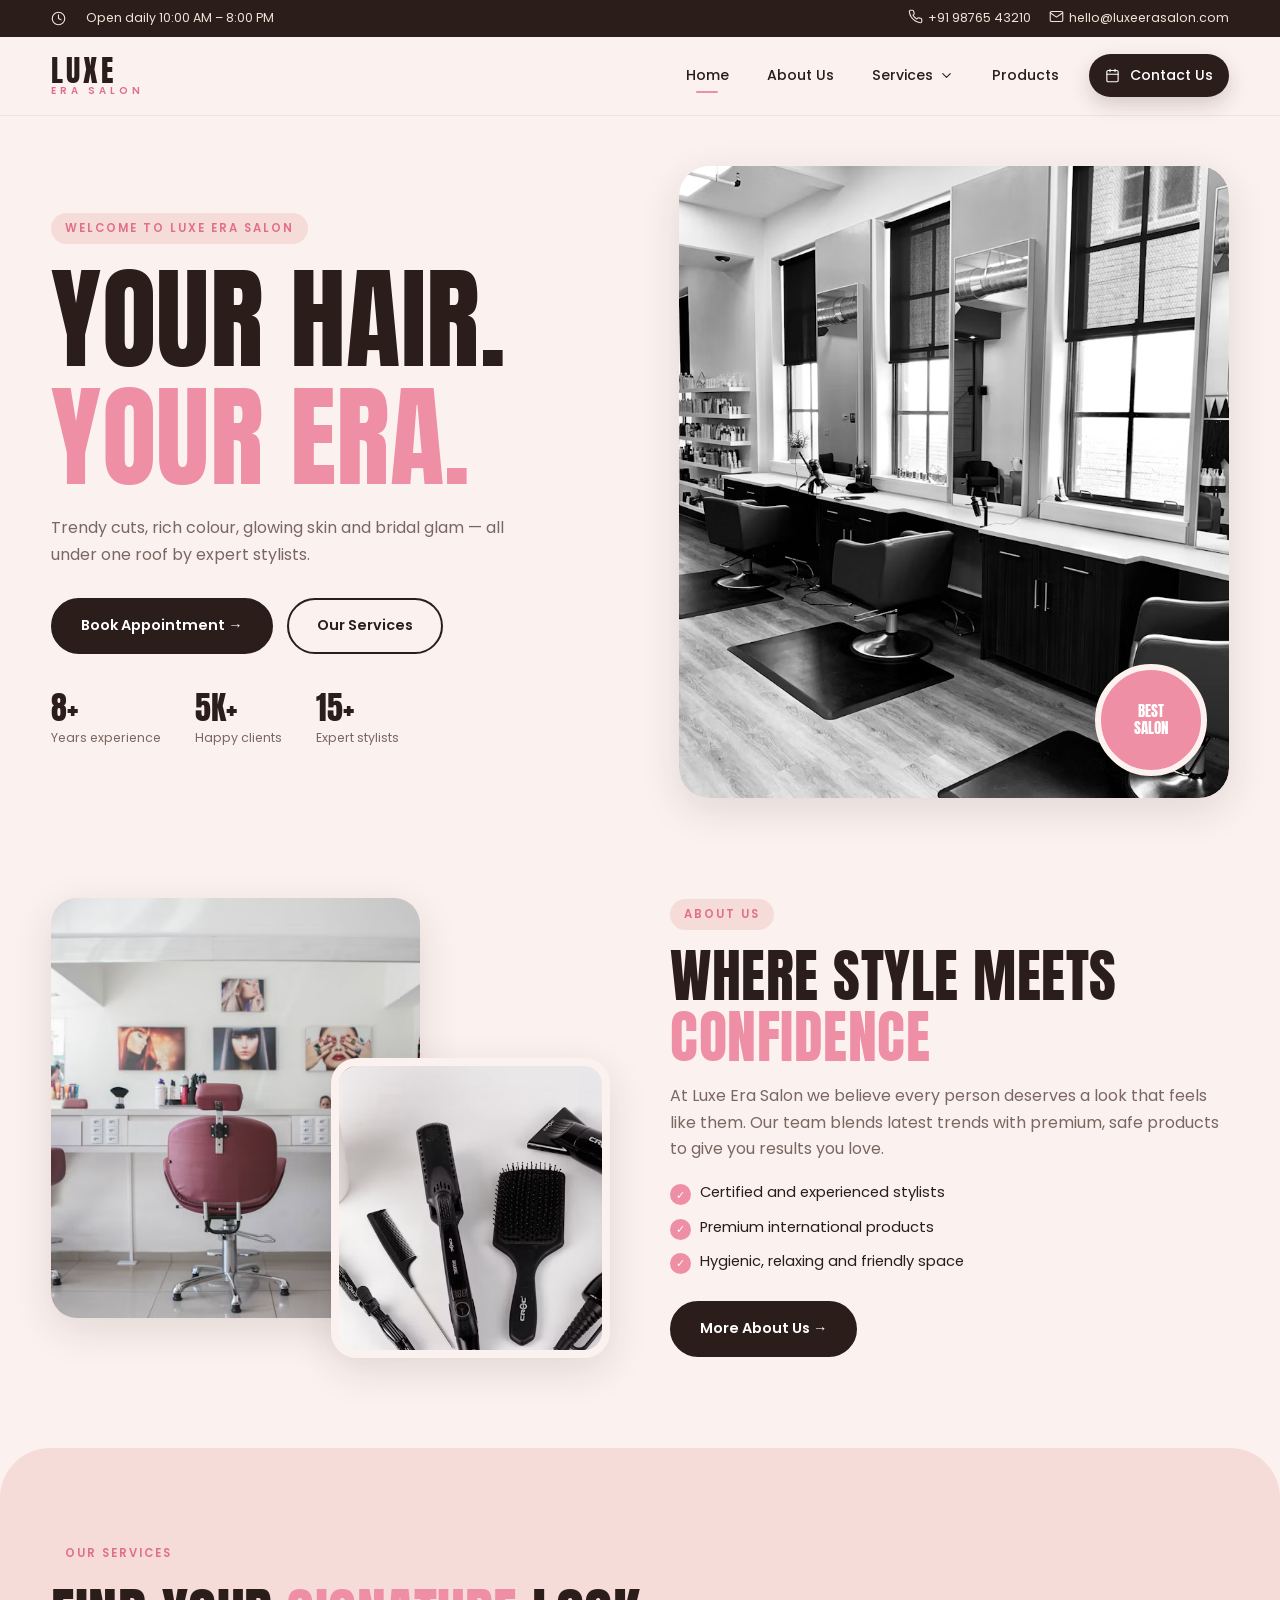
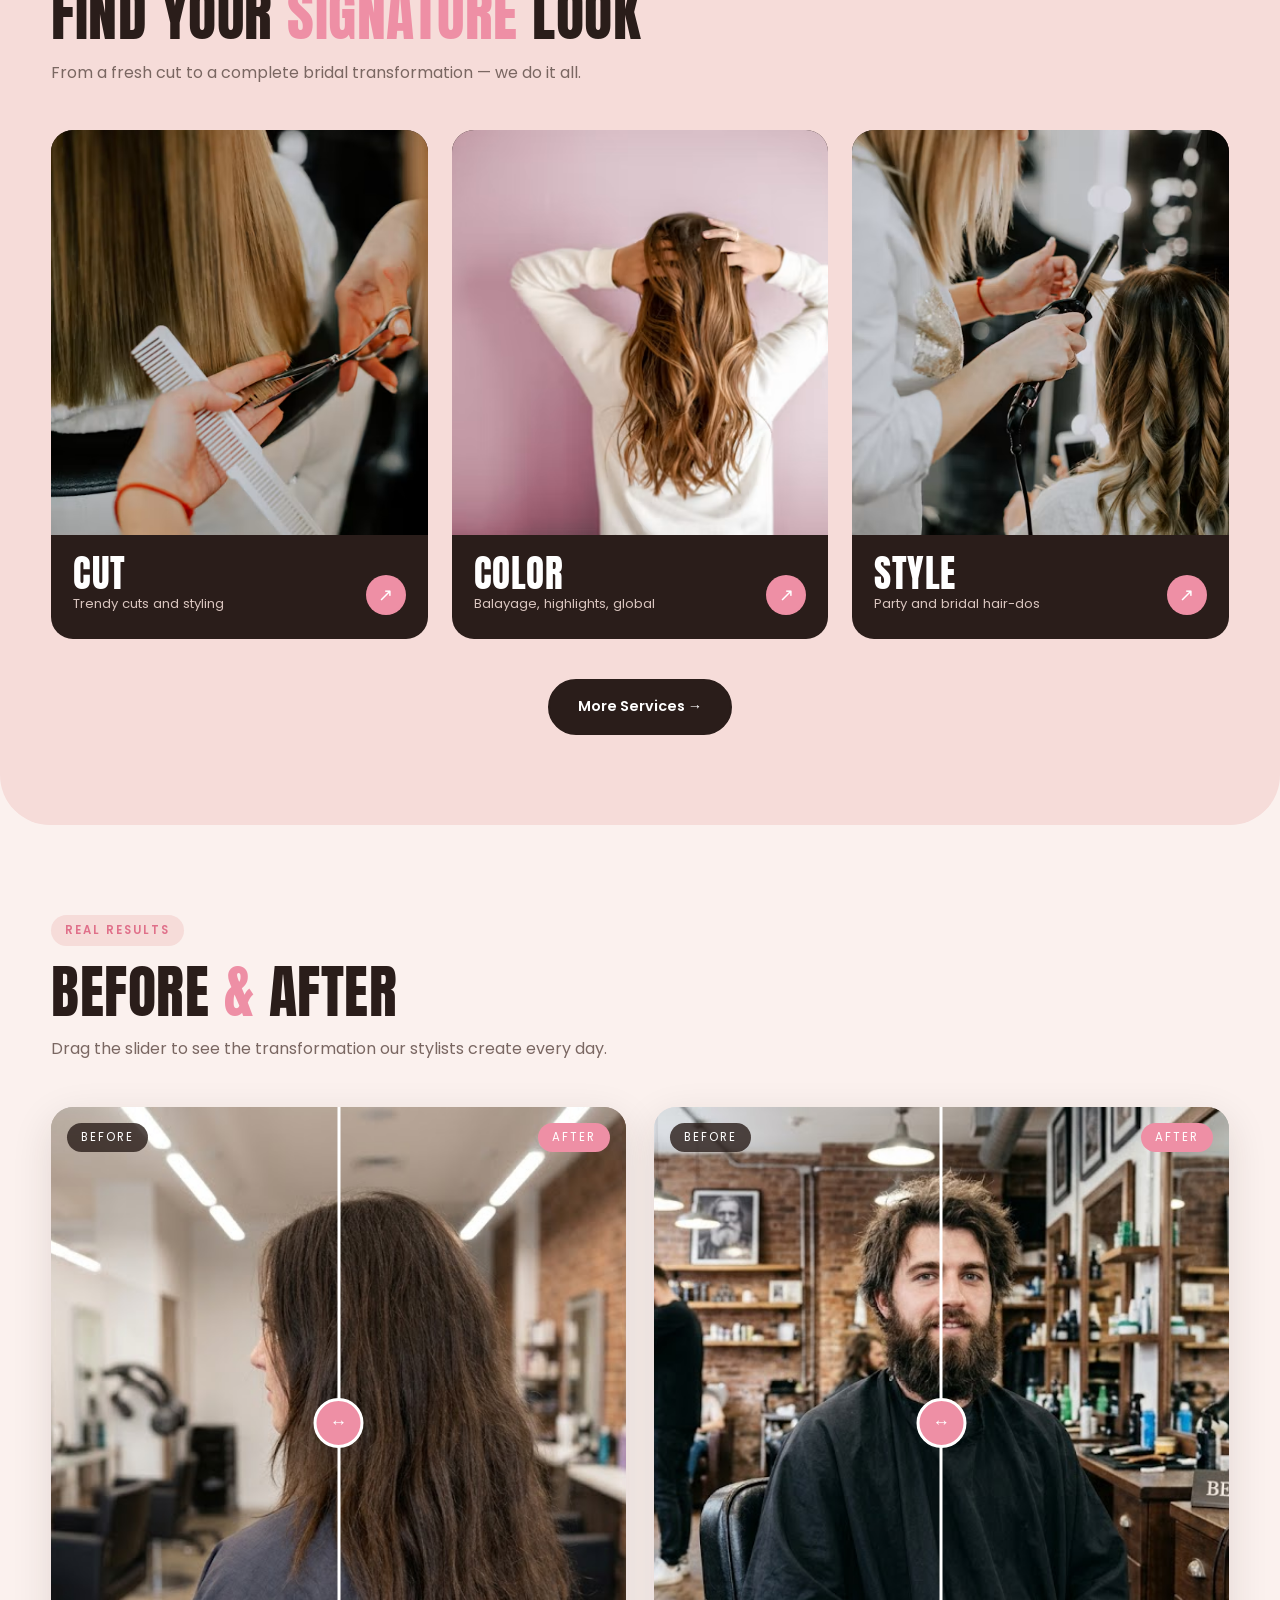
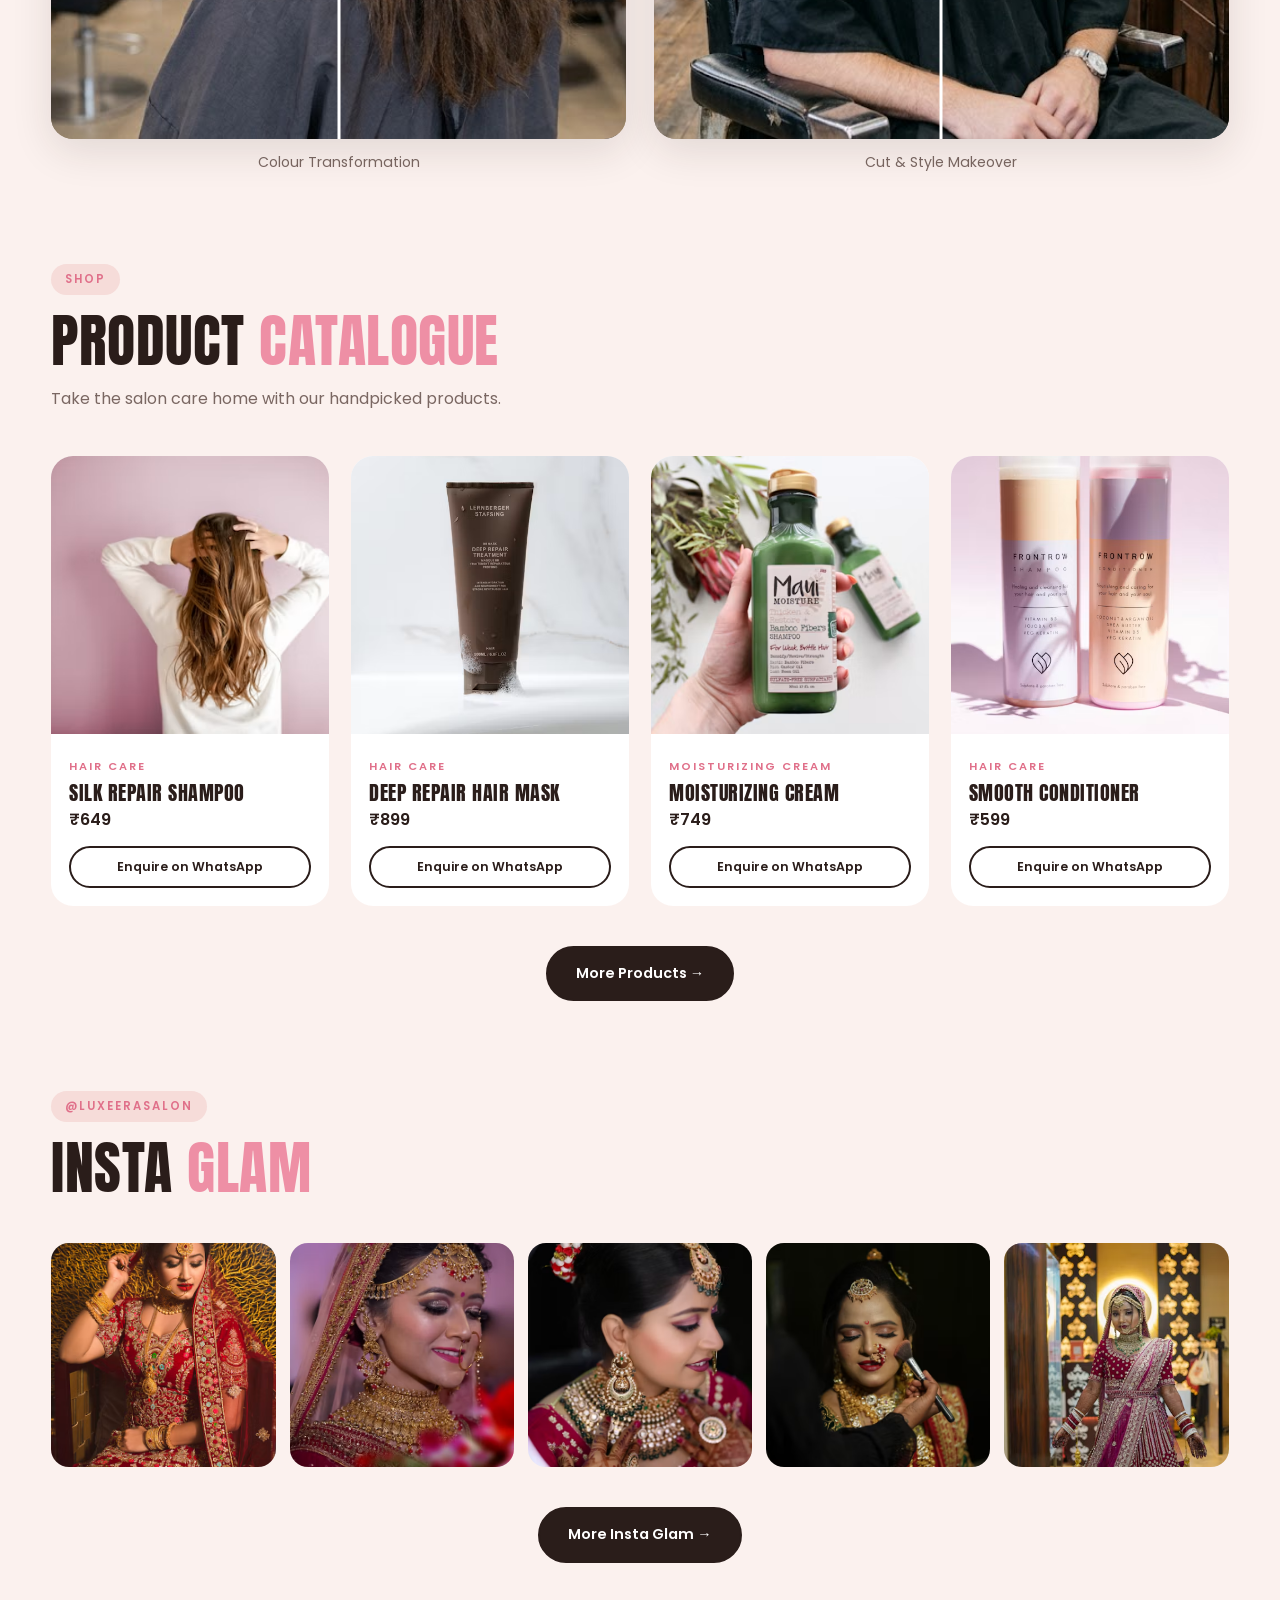
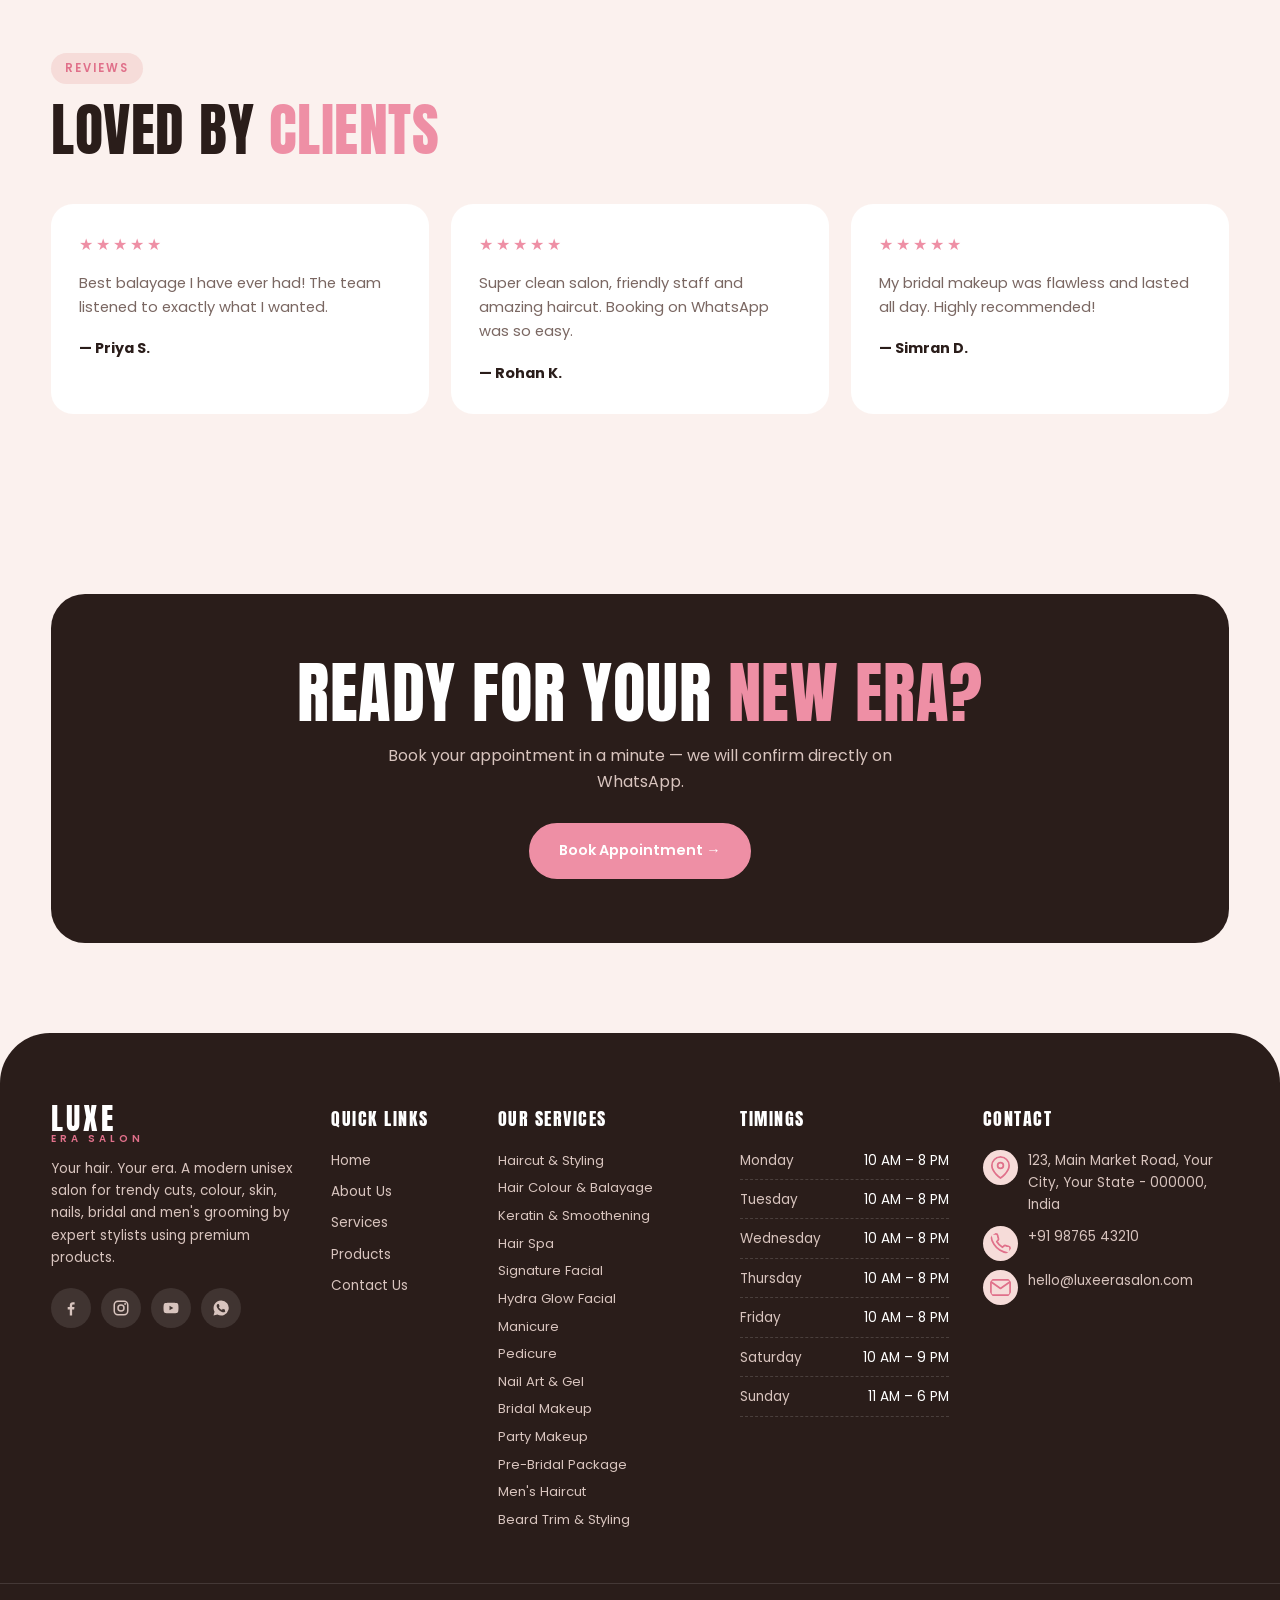
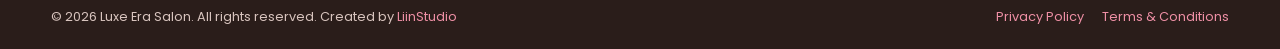
==== index.html @ 6df36f36 "change homepage name and set index" ====
<!DOCTYPE html>
<html lang="en">

<head>
    <meta charset="UTF-8">
    <meta name="viewport" content="width=device-width, initial-scale=1.0">
    <title>Home | Luxe Era Salon</title>
    <meta name="description"
        content="Luxe Era Salon - modern hair, skin, nails and bridal salon. Book your appointment on WhatsApp.">
    <link rel="icon" href="images/favicon.svg" type="image/svg+xml">
    <link rel="preconnect" href="https://fonts.googleapis.com">
    <link rel="preconnect" href="https://fonts.gstatic.com" crossorigin>
    <link href="https://fonts.googleapis.com/css2?family=Anton&family=Poppins:wght@400;500;600&display=swap"
        rel="stylesheet">
    <link rel="stylesheet" href="css/style.css">
</head>

<body>
    <div class="topbar">
        <div class="container"><span class="hide-m"><svg class="ti" viewBox="0 0 24 24" fill="none"
                    stroke="currentColor" stroke-width="1.8" stroke-linecap="round" stroke-linejoin="round"
                    aria-hidden="true">
                    <circle cx="12" cy="12" r="10" />
                    <polyline points="12 6 12 12 16 14" />
                </svg> Open daily 10:00 AM – 8:00 PM</span><span><a href="tel:+919876543210"><svg class="ti"
                        viewBox="0 0 24 24" fill="none" stroke="currentColor" stroke-width="1.8" stroke-linecap="round"
                        stroke-linejoin="round" aria-hidden="true">
                        <path
                            d="M22 16.92v3a2 2 0 0 1-2.18 2 19.79 19.79 0 0 1-8.63-3.07 19.5 19.5 0 0 1-6-6 19.79 19.79 0 0 1-3.07-8.67A2 2 0 0 1 4.11 2h3a2 2 0 0 1 2 1.72c.13.96.36 1.9.7 2.81a2 2 0 0 1-.45 2.11L8.09 9.91a16 16 0 0 0 6 6l1.27-1.27a2 2 0 0 1 2.11-.45c.91.34 1.85.57 2.81.7A2 2 0 0 1 22 16.92z" />
                    </svg> +91 98765 43210</a><a href="mailto:hello@luxeerasalon.com" class="hide-m"><svg class="ti"
                        viewBox="0 0 24 24" fill="none" stroke="currentColor" stroke-width="1.8" stroke-linecap="round"
                        stroke-linejoin="round" aria-hidden="true">
                        <path d="M4 4h16a2 2 0 0 1 2 2v12a2 2 0 0 1-2 2H4a2 2 0 0 1-2-2V6a2 2 0 0 1 2-2z" />
                        <polyline points="22,6 12,13 2,6" />
                    </svg> hello@luxeerasalon.com</a></span></div>
    </div>
    <header>
        <div class="container nav">
            <a href="erasalon.html" class="logo" aria-label="Luxe Era Salon home"><b>LUXE</b><small>Era
                    Salon</small></a>
            <button class="hamburger" aria-label="Menu"><span></span><span></span><span></span></button>
            <ul class="nav-links">
                <li><a href="erasalon.html" class="active">Home</a></li>
                <li><a href="about.html">About Us</a></li>
                <li class="has-mega"><a href="services.html">Services <svg class="chev" viewBox="0 0 24 24" fill="none"
                            stroke="currentColor" stroke-width="1.8" stroke-linecap="round" stroke-linejoin="round"
                            aria-hidden="true">
                            <polyline points="6 9 12 15 18 9" />
                        </svg></a>
                    <div class="mega">
                        <div class="mcol"><a class="mhead" href="services.html#hair"><span class="mic"><svg class="ico"
                                        viewBox="0 0 24 24" fill="none" stroke="currentColor" stroke-width="1.8"
                                        stroke-linecap="round" stroke-linejoin="round" aria-hidden="true">
                                        <circle cx="6" cy="6" r="3" />
                                        <circle cx="6" cy="18" r="3" />
                                        <path d="M20 4 8.12 15.88M14.47 14.48 20 20M8.12 8.12 12 12" />
                                    </svg></span>
                                <div>
                                    <h4>Hair</h4><small>Cuts, colour & treatments</small>
                                </div>
                            </a>
                            <ul>
                                <li><a href="services.html#haircut-styling"><span class="ii"><svg class="ico"
                                                viewBox="0 0 24 24" fill="none" stroke="currentColor" stroke-width="1.8"
                                                stroke-linecap="round" stroke-linejoin="round" aria-hidden="true">
                                                <circle cx="6" cy="6" r="3" />
                                                <circle cx="6" cy="18" r="3" />
                                                <path d="M20 4 8.12 15.88M14.47 14.48 20 20M8.12 8.12 12 12" />
                                            </svg></span>Haircut & Styling</a></li>
                                <li><a href="services.html#hair-colour-balayage"><span class="ii"><svg class="ico"
                                                viewBox="0 0 24 24" fill="none" stroke="currentColor" stroke-width="1.8"
                                                stroke-linecap="round" stroke-linejoin="round" aria-hidden="true">
                                                <path d="M12 2.69l5.66 5.66a8 8 0 1 1-11.31 0z" />
                                            </svg></span>Hair Colour & Balayage</a></li>
                                <li><a href="services.html#keratin-smoothening"><span class="ii"><svg class="ico"
                                                viewBox="0 0 24 24" fill="none" stroke="currentColor" stroke-width="1.8"
                                                stroke-linecap="round" stroke-linejoin="round" aria-hidden="true">
                                                <path
                                                    d="M9.59 4.59A2 2 0 1 1 11 8H2m10.59 11.41A2 2 0 1 0 14 16H2m15.73-8.27A2.5 2.5 0 1 1 19.5 12H2" />
                                            </svg></span>Keratin & Smoothening</a></li>
                                <li><a href="services.html#hair-spa"><span class="ii"><svg class="ico"
                                                viewBox="0 0 24 24" fill="none" stroke="currentColor" stroke-width="1.8"
                                                stroke-linecap="round" stroke-linejoin="round" aria-hidden="true">
                                                <path d="M20.24 12.24a6 6 0 0 0-8.49-8.49L5 10.5V19h8.5z" />
                                                <path d="M16 8 2 22M17.5 15H9" />
                                            </svg></span>Hair Spa</a></li>
                                <li><a href="services.html#hair-extensions"><span class="ii"><svg class="ico"
                                                viewBox="0 0 24 24" fill="none" stroke="currentColor" stroke-width="1.8"
                                                stroke-linecap="round" stroke-linejoin="round" aria-hidden="true">
                                                <polygon points="12 2 2 7 12 12 22 7 12 2" />
                                                <polyline points="2 17 12 22 22 17" />
                                                <polyline points="2 12 12 17 22 12" />
                                            </svg></span>Hair Extensions</a></li>
                                <li><a href="services.html#scalp-treatment"><span class="ii"><svg class="ico"
                                                viewBox="0 0 24 24" fill="none" stroke="currentColor" stroke-width="1.8"
                                                stroke-linecap="round" stroke-linejoin="round" aria-hidden="true">
                                                <circle cx="12" cy="12" r="5" />
                                                <path
                                                    d="M12 1v2M12 21v2M4.22 4.22l1.42 1.42M18.36 18.36l1.42 1.42M1 12h2M21 12h2M4.22 19.78l1.42-1.42M18.36 5.64l1.42-1.42" />
                                            </svg></span>Scalp Treatment</a></li>
                            </ul>
                        </div>
                        <div class="mcol"><a class="mhead" href="services.html#skin"><span class="mic"><svg class="ico"
                                        viewBox="0 0 24 24" fill="none" stroke="currentColor" stroke-width="1.8"
                                        stroke-linecap="round" stroke-linejoin="round" aria-hidden="true">
                                        <circle cx="12" cy="12" r="10" />
                                        <path d="M8 14s1.5 2 4 2 4-2 4-2M9 9h.01M15 9h.01" />
                                    </svg></span>
                                <div>
                                    <h4>Skin & Facial</h4><small>Glow, care & grooming</small>
                                </div>
                            </a>
                            <ul>
                                <li><a href="services.html#signature-facial"><span class="ii"><svg class="ico"
                                                viewBox="0 0 24 24" fill="none" stroke="currentColor" stroke-width="1.8"
                                                stroke-linecap="round" stroke-linejoin="round" aria-hidden="true">
                                                <circle cx="12" cy="12" r="10" />
                                                <path d="M8 14s1.5 2 4 2 4-2 4-2M9 9h.01M15 9h.01" />
                                            </svg></span>Signature Facial</a></li>
                                <li><a href="services.html#clean-up-de-tan"><span class="ii"><svg class="ico"
                                                viewBox="0 0 24 24" fill="none" stroke="currentColor" stroke-width="1.8"
                                                stroke-linecap="round" stroke-linejoin="round" aria-hidden="true">
                                                <circle cx="12" cy="12" r="5" />
                                                <path
                                                    d="M12 1v2M12 21v2M4.22 4.22l1.42 1.42M18.36 18.36l1.42 1.42M1 12h2M21 12h2M4.22 19.78l1.42-1.42M18.36 5.64l1.42-1.42" />
                                            </svg></span>Clean-up & De-tan</a></li>
                                <li><a href="services.html#hydra-glow-facial"><span class="ii"><svg class="ico"
                                                viewBox="0 0 24 24" fill="none" stroke="currentColor" stroke-width="1.8"
                                                stroke-linecap="round" stroke-linejoin="round" aria-hidden="true">
                                                <path d="M12 2.69l5.66 5.66a8 8 0 1 1-11.31 0z" />
                                            </svg></span>Hydra Glow Facial</a></li>
                                <li><a href="services.html#waxing-threading"><span class="ii"><svg class="ico"
                                                viewBox="0 0 24 24" fill="none" stroke="currentColor" stroke-width="1.8"
                                                stroke-linecap="round" stroke-linejoin="round" aria-hidden="true">
                                                <polygon points="13 2 3 14 12 14 11 22 21 10 12 10 13 2" />
                                            </svg></span>Waxing & Threading</a></li>
                                <li><a href="services.html#eyebrow-lash-care"><span class="ii"><svg class="ico"
                                                viewBox="0 0 24 24" fill="none" stroke="currentColor" stroke-width="1.8"
                                                stroke-linecap="round" stroke-linejoin="round" aria-hidden="true">
                                                <path d="M1 12s4-8 11-8 11 8 11 8-4 8-11 8-11-8-11-8z" />
                                                <circle cx="12" cy="12" r="3" />
                                            </svg></span>Eyebrow & Lash Care</a></li>
                                <li><a href="services.html#skin-brightening-peel"><span class="ii"><svg class="ico"
                                                viewBox="0 0 24 24" fill="none" stroke="currentColor" stroke-width="1.8"
                                                stroke-linecap="round" stroke-linejoin="round" aria-hidden="true">
                                                <polygon
                                                    points="12 2 15.09 8.26 22 9.27 17 14.14 18.18 21.02 12 17.77 5.82 21.02 7 14.14 2 9.27 8.91 8.26 12 2" />
                                            </svg></span>Skin Brightening Peel</a></li>
                            </ul>
                        </div>
                        <div class="mcol"><a class="mhead" href="services.html#nails"><span class="mic"><svg class="ico"
                                        viewBox="0 0 24 24" fill="none" stroke="currentColor" stroke-width="1.8"
                                        stroke-linecap="round" stroke-linejoin="round" aria-hidden="true">
                                        <path
                                            d="M20.84 4.61a5.5 5.5 0 0 0-7.78 0L12 5.67l-1.06-1.06a5.5 5.5 0 0 0-7.78 7.78l1.06 1.06L12 21.23l7.78-7.78 1.06-1.06a5.5 5.5 0 0 0 0-7.78z" />
                                    </svg></span>
                                <div>
                                    <h4>Nails & Spa</h4><small>Hands, feet & relaxation</small>
                                </div>
                            </a>
                            <ul>
                                <li><a href="services.html#manicure"><span class="ii"><svg class="ico"
                                                viewBox="0 0 24 24" fill="none" stroke="currentColor" stroke-width="1.8"
                                                stroke-linecap="round" stroke-linejoin="round" aria-hidden="true">
                                                <path
                                                    d="M20.84 4.61a5.5 5.5 0 0 0-7.78 0L12 5.67l-1.06-1.06a5.5 5.5 0 0 0-7.78 7.78l1.06 1.06L12 21.23l7.78-7.78 1.06-1.06a5.5 5.5 0 0 0 0-7.78z" />
                                            </svg></span>Manicure</a></li>
                                <li><a href="services.html#pedicure"><span class="ii"><svg class="ico"
                                                viewBox="0 0 24 24" fill="none" stroke="currentColor" stroke-width="1.8"
                                                stroke-linecap="round" stroke-linejoin="round" aria-hidden="true">
                                                <path d="M20.24 12.24a6 6 0 0 0-8.49-8.49L5 10.5V19h8.5z" />
                                                <path d="M16 8 2 22M17.5 15H9" />
                                            </svg></span>Pedicure</a></li>
                                <li><a href="services.html#nail-art-gel"><span class="ii"><svg class="ico"
                                                viewBox="0 0 24 24" fill="none" stroke="currentColor" stroke-width="1.8"
                                                stroke-linecap="round" stroke-linejoin="round" aria-hidden="true">
                                                <polygon
                                                    points="12 2 15.09 8.26 22 9.27 17 14.14 18.18 21.02 12 17.77 5.82 21.02 7 14.14 2 9.27 8.91 8.26 12 2" />
                                            </svg></span>Nail Art & Gel</a></li>
                                <li><a href="services.html#nail-extensions"><span class="ii"><svg class="ico"
                                                viewBox="0 0 24 24" fill="none" stroke="currentColor" stroke-width="1.8"
                                                stroke-linecap="round" stroke-linejoin="round" aria-hidden="true">
                                                <polygon points="12 2 2 7 12 12 22 7 12 2" />
                                                <polyline points="2 17 12 22 22 17" />
                                                <polyline points="2 12 12 17 22 12" />
                                            </svg></span>Nail Extensions</a></li>
                                <li><a href="services.html#body-massage"><span class="ii"><svg class="ico"
                                                viewBox="0 0 24 24" fill="none" stroke="currentColor" stroke-width="1.8"
                                                stroke-linecap="round" stroke-linejoin="round" aria-hidden="true">
                                                <path d="M21 12.79A9 9 0 1 1 11.21 3 7 7 0 0 0 21 12.79z" />
                                            </svg></span>Body Massage</a></li>
                                <li><a href="services.html#head-shoulder-massage"><span class="ii"><svg class="ico"
                                                viewBox="0 0 24 24" fill="none" stroke="currentColor" stroke-width="1.8"
                                                stroke-linecap="round" stroke-linejoin="round" aria-hidden="true">
                                                <path d="M20 21v-2a4 4 0 0 0-4-4H8a4 4 0 0 0-4 4v2" />
                                                <circle cx="12" cy="7" r="4" />
                                            </svg></span>Head & Shoulder Massage</a></li>
                            </ul>
                        </div>
                        <div class="mcol"><a class="mhead" href="services.html#bridal"><span class="mic"><svg
                                        class="ico" viewBox="0 0 24 24" fill="none" stroke="currentColor"
                                        stroke-width="1.8" stroke-linecap="round" stroke-linejoin="round"
                                        aria-hidden="true">
                                        <circle cx="12" cy="8" r="7" />
                                        <polyline points="8.21 13.89 7 23 12 20 17 23 15.79 13.88" />
                                    </svg></span>
                                <div>
                                    <h4>Bridal & Makeup</h4><small>Your big day, perfected</small>
                                </div>
                            </a>
                            <ul>
                                <li><a href="services.html#bridal-makeup"><span class="ii"><svg class="ico"
                                                viewBox="0 0 24 24" fill="none" stroke="currentColor" stroke-width="1.8"
                                                stroke-linecap="round" stroke-linejoin="round" aria-hidden="true">
                                                <circle cx="12" cy="8" r="7" />
                                                <polyline points="8.21 13.89 7 23 12 20 17 23 15.79 13.88" />
                                            </svg></span>Bridal Makeup</a></li>
                                <li><a href="services.html#party-makeup"><span class="ii"><svg class="ico"
                                                viewBox="0 0 24 24" fill="none" stroke="currentColor" stroke-width="1.8"
                                                stroke-linecap="round" stroke-linejoin="round" aria-hidden="true">
                                                <polygon
                                                    points="12 2 15.09 8.26 22 9.27 17 14.14 18.18 21.02 12 17.77 5.82 21.02 7 14.14 2 9.27 8.91 8.26 12 2" />
                                            </svg></span>Party Makeup</a></li>
                                <li><a href="services.html#hair-do-styling"><span class="ii"><svg class="ico"
                                                viewBox="0 0 24 24" fill="none" stroke="currentColor" stroke-width="1.8"
                                                stroke-linecap="round" stroke-linejoin="round" aria-hidden="true">
                                                <polygon points="12 2 2 7 12 12 22 7 12 2" />
                                                <polyline points="2 17 12 22 22 17" />
                                                <polyline points="2 12 12 17 22 12" />
                                            </svg></span>Hair-do & Styling</a></li>
                                <li><a href="services.html#pre-bridal-package"><span class="ii"><svg class="ico"
                                                viewBox="0 0 24 24" fill="none" stroke="currentColor" stroke-width="1.8"
                                                stroke-linecap="round" stroke-linejoin="round" aria-hidden="true">
                                                <polyline points="20 12 20 22 4 22 4 12" />
                                                <rect x="2" y="7" width="20" height="5" />
                                                <path
                                                    d="M12 22V7M12 7H7.5a2.5 2.5 0 0 1 0-5C11 2 12 7 12 7zM12 7h4.5a2.5 2.5 0 0 0 0-5C13 2 12 7 12 7z" />
                                            </svg></span>Pre-Bridal Package</a></li>
                                <li><a href="services.html#engagement-reception-makeup"><span class="ii"><svg
                                                class="ico" viewBox="0 0 24 24" fill="none" stroke="currentColor"
                                                stroke-width="1.8" stroke-linecap="round" stroke-linejoin="round"
                                                aria-hidden="true">
                                                <path
                                                    d="M20.84 4.61a5.5 5.5 0 0 0-7.78 0L12 5.67l-1.06-1.06a5.5 5.5 0 0 0-7.78 7.78l1.06 1.06L12 21.23l7.78-7.78 1.06-1.06a5.5 5.5 0 0 0 0-7.78z" />
                                            </svg></span>Engagement & Reception Makeup</a></li>
                                <li><a href="services.html#saree-draping"><span class="ii"><svg class="ico"
                                                viewBox="0 0 24 24" fill="none" stroke="currentColor" stroke-width="1.8"
                                                stroke-linecap="round" stroke-linejoin="round" aria-hidden="true">
                                                <path d="M20.24 12.24a6 6 0 0 0-8.49-8.49L5 10.5V19h8.5z" />
                                                <path d="M16 8 2 22M17.5 15H9" />
                                            </svg></span>Saree Draping</a></li>
                            </ul>
                        </div>
                        <div class="mcol"><a class="mhead" href="services.html#men"><span class="mic"><svg class="ico"
                                        viewBox="0 0 24 24" fill="none" stroke="currentColor" stroke-width="1.8"
                                        stroke-linecap="round" stroke-linejoin="round" aria-hidden="true">
                                        <path d="M20 21v-2a4 4 0 0 0-4-4H8a4 4 0 0 0-4 4v2" />
                                        <circle cx="12" cy="7" r="4" />
                                    </svg></span>
                                <div>
                                    <h4>Men's Grooming</h4><small>Sharp looks for him</small>
                                </div>
                            </a>
                            <ul>
                                <li><a href="services.html#men-s-haircut"><span class="ii"><svg class="ico"
                                                viewBox="0 0 24 24" fill="none" stroke="currentColor" stroke-width="1.8"
                                                stroke-linecap="round" stroke-linejoin="round" aria-hidden="true">
                                                <circle cx="6" cy="6" r="3" />
                                                <circle cx="6" cy="18" r="3" />
                                                <path d="M20 4 8.12 15.88M14.47 14.48 20 20M8.12 8.12 12 12" />
                                            </svg></span>Men's Haircut</a></li>
                                <li><a href="services.html#beard-trim-styling"><span class="ii"><svg class="ico"
                                                viewBox="0 0 24 24" fill="none" stroke="currentColor" stroke-width="1.8"
                                                stroke-linecap="round" stroke-linejoin="round" aria-hidden="true">
                                                <path d="M20 21v-2a4 4 0 0 0-4-4H8a4 4 0 0 0-4 4v2" />
                                                <circle cx="12" cy="7" r="4" />
                                            </svg></span>Beard Trim & Styling</a></li>
                                <li><a href="services.html#hair-colour-for-men"><span class="ii"><svg class="ico"
                                                viewBox="0 0 24 24" fill="none" stroke="currentColor" stroke-width="1.8"
                                                stroke-linecap="round" stroke-linejoin="round" aria-hidden="true">
                                                <path d="M12 2.69l5.66 5.66a8 8 0 1 1-11.31 0z" />
                                            </svg></span>Hair Colour for Men</a></li>
                                <li><a href="services.html#men-s-facial"><span class="ii"><svg class="ico"
                                                viewBox="0 0 24 24" fill="none" stroke="currentColor" stroke-width="1.8"
                                                stroke-linecap="round" stroke-linejoin="round" aria-hidden="true">
                                                <circle cx="12" cy="12" r="10" />
                                                <path d="M8 14s1.5 2 4 2 4-2 4-2M9 9h.01M15 9h.01" />
                                            </svg></span>Men's Facial</a></li>
                                <li><a href="services.html#head-massage"><span class="ii"><svg class="ico"
                                                viewBox="0 0 24 24" fill="none" stroke="currentColor" stroke-width="1.8"
                                                stroke-linecap="round" stroke-linejoin="round" aria-hidden="true">
                                                <path d="M21 12.79A9 9 0 1 1 11.21 3 7 7 0 0 0 21 12.79z" />
                                            </svg></span>Head Massage</a></li>
                                <li><a href="services.html#groom-makeover"><span class="ii"><svg class="ico"
                                                viewBox="0 0 24 24" fill="none" stroke="currentColor" stroke-width="1.8"
                                                stroke-linecap="round" stroke-linejoin="round" aria-hidden="true">
                                                <circle cx="12" cy="8" r="7" />
                                                <polyline points="8.21 13.89 7 23 12 20 17 23 15.79 13.88" />
                                            </svg></span>Groom Makeover</a></li>
                            </ul>
                        </div>
                        <div class="mega-foot">
                            <div><b>First visit offer:</b> 15% off on your first colour or facial. &nbsp; Open daily 10
                                AM – 8 PM</div>
                            <div class="btns"><a class="btn pink" href="contact.html">Book Now</a><a class="btn ghost"
                                    href="services.html">All Services</a></div>
                        </div>
                    </div>
                </li>
                <li><a href="products.html">Products</a></li>
                <li><a href="contact.html" class="book"><svg class="ti" viewBox="0 0 24 24" fill="none"
                            stroke="currentColor" stroke-width="1.8" stroke-linecap="round" stroke-linejoin="round"
                            aria-hidden="true">
                            <rect x="3" y="4" width="18" height="18" rx="2" />
                            <path d="M16 2v4M8 2v4M3 10h18" />
                        </svg> Contact Us</a></li>
            </ul>
        </div>
    </header>

    <section class="hero">
        <div class="container hero-grid">
            <div class="reveal"><span class="eyebrow">Welcome to Luxe Era Salon</span>
                <h1>Your hair.<br><span>Your era.</span></h1>
                <p>Trendy cuts, rich colour, glowing skin and bridal glam — all under one roof by expert stylists.</p>
                <div class="hero-btns"><a href="contact.html" class="btn">Book Appointment →</a><a href="services.html"
                        class="btn ghost">Our Services</a></div>
                <div class="stats">
                    <div><b>8+</b><small>Years experience</small></div>
                    <div><b>5K+</b><small>Happy clients</small></div>
                    <div><b>15+</b><small>Expert stylists</small></div>
                </div>
            </div>
            <div class="hero-img reveal">
                <!-- <img src="images/hero.svg" alt="Salon hero"> -->
                <img src="images/homeimage.avif " alt="Luxe Era Salon Interior" class="hero-img">
                <div class="badge"><span>Best<br>Salon</span></div>
            </div>
        </div>
    </section>

    <section class="section" style="padding-top:20px">
        <div class="container about-grid">
            <div class="about-imgs reveal">

                <img src="images/homeabout01.avif" alt="Salon Interior Luxury">
                <img src="images/homeabout02.avif" alt="Stylist Working">
            </div>
            <div class="about-text reveal"><span class="eyebrow">About Us</span>
                <h2>Where style meets <span>confidence</span></h2>
                <p>At Luxe Era Salon we believe every person deserves a look that feels like them. Our team blends
                    latest trends with premium, safe products to give you results you love.</p>
                <ul class="ticks">
                    <li>Certified and experienced stylists</li>
                    <li>Premium international products</li>
                    <li>Hygienic, relaxing and friendly space</li>
                </ul>
                <a href="about.html" class="btn">More About Us →</a>
            </div>
        </div>
    </section>

    <section class="section" style="background:var(--blush);border-radius:50px">
        <div class="container">
            <div class="sec-head reveal"><span class="eyebrow">Our Services</span>
                <h2>Find your <span>signature</span> look</h2>
                <p>From a fresh cut to a complete bridal transformation — we do it all.</p>
            </div>
            <div class="cards">
                <a href="services.html#hair" class="s-card reveal">
                    <div class="img">
                        <img src="images/homecut.avif" alt="Hair Styling" loading="lazy">
                    </div>
                    <div class="info">
                        <div>
                            <h3>Cut</h3>
                            <p>Trendy cuts and styling</p>
                        </div><span class="go">↗</span>
                    </div>
                </a>
                <a href="services.html#hair" class="s-card reveal">
                    <div class="img">
                        <img src="images/homecolor.avif" alt="Makeup Artistry" loading="lazy">
                    </div>
                    <div class="info">
                        <div>
                            <h3>Color</h3>
                            <p>Balayage, highlights, global</p>
                        </div><span class="go">↗</span>
                    </div>
                </a>
                <a href="services.html#bridal" class="s-card reveal">
                    <div class="img">
                        <img src="images/homeparty.avif" alt="Nail Spa" loading="lazy">
                    </div>
                    <div class="info">
                        <div>
                            <h3>Style</h3>
                            <p>Party and bridal hair-dos</p>
                        </div><span class="go">↗</span>
                    </div>
                </a>
            </div>
            <div class="center mt"><a href="services.html" class="btn">More Services →</a></div>
        </div>
    </section>

    <section class="section">
        <div class="container">
            <div class="sec-head reveal"><span class="eyebrow">Real Results</span>
                <h2>Before <span>&amp;</span> After</h2>
                <p>Drag the slider to see the transformation our stylists create every day.</p>
            </div>
            <div class="reveal">
                <div class="ba-wrap">
                    <div>
                        <div class="ba">
                            <img src="images/afterimage.jpg" alt="After Hair Transformation">
                            <img src="images/beforeimage.jpg" alt="Before Hair Transformation">
                            <span class="tag l">Before</span>
                            <span class="tag r">After</span>
                            <div class="line"></div>
                            <input type="range" min="0" max="100" value="50" aria-label="Before after slider">
                        </div>
                        <p class="ba-cap">Colour Transformation</p>
                    </div>
                    <div>
                        <div class="ba">
                            <img src="images/menafter.jpg" alt="After Hair Transformation">
                            <img src="images/menbefore.jpg" alt="Before Hair Transformation">
                            <span class="tag l">Before</span>
                            <span class="tag r">After</span>
                            <div class="line"> </div>
                            <input type="range" min="0" max="100" value="50" aria-label="Before after slider">
                        </div>
                        <p class="ba-cap">Cut & Style Makeover</p>
                    </div>
                </div>
            </div>
        </div>
    </section>

    <section class="section" style="padding-top:0">
        <div class="container">
            <div class="sec-head reveal"><span class="eyebrow">Shop</span>
                <h2>Product <span>catalogue</span></h2>
                <p>Take the salon care home with our handpicked products.</p>
            </div>
            <div class="prod-grid">
                <div class="prod reveal">
                    <img src="images/homeproduct01.avif" alt="Hair Care Oil" loading="lazy">
                    <div class="pi"><small>Hair Care</small>
                        <h3>Silk Repair Shampoo</h3>
                        <div class="pr">₹649</div><button class="btn ghost" data-enquire="Silk Repair Shampoo">Enquire
                            on WhatsApp</button>
                    </div>
                </div>
                <div class="prod reveal">
                    <!-- Hair Coloring -->
                    <img src="images/homedeep.avif" alt="Skincare Serum" loading="lazy">
                    <div class="pi"><small>Hair Care</small>
                        <h3>Deep Repair Hair Mask</h3>
                        <div class="pr">₹899</div>
                        <button class="btn ghost" data-enquire="Deep Repair Hair Mask">Enquire
                            on WhatsApp</button>
                    </div>
                </div>
                <div class="prod reveal">
                    <!-- Bridal Makeup -->
                    <img src="images/homeproduct03.avif" alt="Moisturizing Cream" loading="lazy">
                    <div class="pi"><small>Moisturizing Cream</small>
                        <h3>Moisturizing Cream</h3>
                        <div class="pr">₹749</div><button class="btn ghost" data-enquire="Shine Serum">Enquire on
                            WhatsApp</button>
                    </div>
                </div>
                <div class="prod reveal">
                    <!-- Skincare & Facial -->
                    <img src="images/homeproduct04.avif" alt="Hair Styling Gel">
                    <div class="pi"><small>Hair Care</small>
                        <h3>Smooth Conditioner</h3>
                        <div class="pr">₹599</div><button class="btn ghost" data-enquire="Smooth Conditioner">Enquire on
                            WhatsApp</button>
                    </div>
                </div>
            </div>
            <div class="center mt"><a href="products.html" class="btn">More Products →</a></div>
        </div>
    </section>

    <section class="section" style="padding-top:0">
        <div class="container">
            <div class="sec-head reveal"><span class="eyebrow">@luxeerasalon</span>
                <h2>Insta <span>Glam</span></h2>
            </div>
            <div class="insta reveal"><a href="https://instagram.com/" target="_blank" rel="noopener"><img
                        src="images/insta01.avif" alt="Salon look 1" loading="lazy"></a><a href="https://instagram.com/"
                    target="_blank" rel="noopener"><img src="images/insta02.avif" alt="Salon look 2"
                        loading="lazy"></a><a href="https://instagram.com/" target="_blank" rel="noopener"><img
                        src="images/insta03.avif" alt="Salon look 3" loading="lazy"></a><a href="https://instagram.com/"
                    target="_blank" rel="noopener"><img src="images/insta04.avif" alt="Salon look 4"
                        loading="lazy"></a><a href="https://instagram.com/" target="_blank" rel="noopener"><img
                        src="images/insta05.avif" alt="Salon look 5" loading="lazy"></a>

            </div>
            <div class="center mt"><a href="#instagram" class="btn">More Insta Glam →</a></div>
        </div>
    </section>

    <section class="section" style="padding-top:0">
        <div class="container">
            <div class="sec-head reveal"><span class="eyebrow">Reviews</span>
                <h2>Loved by <span>clients</span></h2>
            </div>
            <div class="testi">
                <div class="t-card reveal">
                    <div class="stars">★★★★★</div>
                    <p>Best balayage I have ever had! The team listened to exactly what I wanted.</p><b>— Priya S.</b>
                </div>
                <div class="t-card reveal">
                    <div class="stars">★★★★★</div>
                    <p>Super clean salon, friendly staff and amazing haircut. Booking on WhatsApp was so easy.</p><b>—
                        Rohan K.</b>
                </div>
                <div class="t-card reveal">
                    <div class="stars">★★★★★</div>
                    <p>My bridal makeup was flawless and lasted all day. Highly recommended!</p><b>— Simran D.</b>
                </div>

            </div>
        </div>
    </section>
    <section class="section" style="padding-bottom:0">
        <div class="container">
            <div class="cta reveal">
                <h2>Ready for your <span>new era?</span></h2>
                <p>Book your appointment in a minute — we will confirm directly on WhatsApp.</p><a href="contact.html"
                    class="btn pink">Book Appointment →</a>
            </div>
        </div>
    </section>

    <footer>
        <div class="container f-grid">
            <div><a href="erasalon.html" class="logo"><b>LUXE</b><small>Era Salon</small></a>
                <p>Your hair. Your era. A modern unisex salon for trendy cuts, colour, skin, nails, bridal and men's
                    grooming by expert stylists using premium products.</p>
                <div class="socials"><a href="https://facebook.com/" target="_blank" rel="noopener"
                        aria-label="Facebook"><svg viewBox="0 0 24 24">
                            <path
                                d="M13.5 22v-8h2.7l.4-3.2h-3.1V8.8c0-.9.3-1.5 1.6-1.5h1.7V4.4c-.3 0-1.3-.1-2.4-.1-2.4 0-4 1.5-4 4.1v2.4H7.6V14h2.8v8z" />
                        </svg></a><a href="https://instagram.com/" target="_blank" rel="noopener"
                        aria-label="Instagram"><svg viewBox="0 0 24 24">
                            <rect x="3" y="3" width="18" height="18" rx="5" fill="none" stroke="currentColor"
                                stroke-width="2" />
                            <circle cx="12" cy="12" r="4" fill="none" stroke="currentColor" stroke-width="2" />
                            <circle cx="17.5" cy="6.5" r="1.3" />
                        </svg></a><a href="https://youtube.com/" target="_blank" rel="noopener"
                        aria-label="YouTube"><svg viewBox="0 0 24 24">
                            <path
                                d="M21.6 7.2a2.500 2.500 0 0 0-1.800-1.800C18.200 5 12 5 12 5s-6.200 0-7.800.4A2.500 2.500 0 0 0 2.400 7.200C2 8.800 2 12 2 12s0 3.200.4 4.800a2.500 2.500 0 0 0 1.800 1.800C5.800 19 12 19 12 19s6.200 0 7.800-.4a2.500 2.500 0 0 0 1.800-1.800c.4-1.600.4-4.800.4-4.800s0-3.200-.4-4.800zM10 15V9l5.200 3z" />
                        </svg></a><a href="https://wa.me/919876543210" target="_blank" rel="noopener"
                        aria-label="WhatsApp"><svg viewBox="0 0 24 24">
                            <path
                                d="M12 2a10 10 0 0 0-8.600 15L2 22l5.200-1.400A10 10 0 1 0 12 2zm5.800 14.200c-.2.700-1.400 1.300-1.900 1.400-.5.100-1.100.1-1.800-.1-.4-.1-1-.3-1.700-.6-3-1.300-4.900-4.300-5-4.500-.1-.2-1.200-1.600-1.200-3s.8-2.100 1-2.400c.3-.3.600-.3.800-.3h.6c.2 0 .4 0 .6.500l.8 2c.1.200.1.400 0 .5l-.3.500-.4.400c-.1.100-.3.300-.1.600.2.300.7 1.200 1.500 1.900 1 .9 1.900 1.200 2.200 1.300.3.100.4.100.6-.1l.8-1c.2-.2.400-.2.600-.1l1.900.9c.3.100.5.200.5.300.1.200.1.700-.1 1.200z" />
                        </svg></a></div>
            </div>
            <div>
                <h4>Quick Links</h4>
                <ul>
                    <li><a href="erasalon.html">Home</a></li>
                    <li><a href="about.html">About Us</a></li>
                    <li><a href="services.html">Services</a></li>
                    <li><a href="products.html">Products</a></li>
                    <li><a href="contact.html">Contact Us</a></li>
                </ul>
            </div>
            <div class="f-svc">
                <h4>Our Services</h4>
                <ul>
                    <li><a href="services.html#haircut-styling">Haircut & Styling</a></li>
                    <li><a href="services.html#hair-colour-balayage">Hair Colour & Balayage</a></li>
                    <li><a href="services.html#keratin-smoothening">Keratin & Smoothening</a></li>
                    <li><a href="services.html#hair-spa">Hair Spa</a></li>
                    <li><a href="services.html#signature-facial">Signature Facial</a></li>
                    <li><a href="services.html#hydra-glow-facial">Hydra Glow Facial</a></li>
                    <li><a href="services.html#manicure">Manicure</a></li>
                    <li><a href="services.html#pedicure">Pedicure</a></li>
                    <li><a href="services.html#nail-art-gel">Nail Art & Gel</a></li>
                    <li><a href="services.html#bridal-makeup">Bridal Makeup</a></li>
                    <li><a href="services.html#party-makeup">Party Makeup</a></li>
                    <li><a href="services.html#pre-bridal-package">Pre-Bridal Package</a></li>
                    <li><a href="services.html#men-s-haircut">Men's Haircut</a></li>
                    <li><a href="services.html#beard-trim-styling">Beard Trim & Styling</a></li>
                </ul>
            </div>
            <div class="f-time">
                <h4>Timings</h4>
                <ul>
                    <li><span>Monday</span><span>10 AM – 8 PM</span></li>
                    <li><span>Tuesday</span><span>10 AM – 8 PM</span></li>
                    <li><span>Wednesday</span><span>10 AM – 8 PM</span></li>
                    <li><span>Thursday</span><span>10 AM – 8 PM</span></li>
                    <li><span>Friday</span><span>10 AM – 8 PM</span></li>
                    <li><span>Saturday</span><span>10 AM – 9 PM</span></li>
                    <li><span>Sunday</span><span>11 AM – 6 PM</span></li>
                </ul>
            </div>
            <div class="f-contact">
                <h4>Contact</h4>
                <ul>
                    <li><svg class="fi" viewBox="0 0 24 24" fill="none" stroke="currentColor" stroke-width="1.8"
                            stroke-linecap="round" stroke-linejoin="round" aria-hidden="true">
                            <path d="M21 10c0 7-9 13-9 13s-9-6-9-13a9 9 0 0 1 18 0z" />
                            <circle cx="12" cy="10" r="3" />
                        </svg> <span>123, Main Market Road, Your City, Your State - 000000, India</span></li>
                    <li><svg class="fi" viewBox="0 0 24 24" fill="none" stroke="currentColor" stroke-width="1.8"
                            stroke-linecap="round" stroke-linejoin="round" aria-hidden="true">
                            <path
                                d="M22 16.92v3a2 2 0 0 1-2.18 2 19.79 19.79 0 0 1-8.63-3.07 19.5 19.5 0 0 1-6-6 19.79 19.79 0 0 1-3.07-8.67A2 2 0 0 1 4.11 2h3a2 2 0 0 1 2 1.72c.13.96.36 1.9.7 2.81a2 2 0 0 1-.45 2.11L8.09 9.91a16 16 0 0 0 6 6l1.27-1.27a2 2 0 0 1 2.11-.45c.91.34 1.85.57 2.81.7A2 2 0 0 1 22 16.92z" />
                        </svg> <a href="tel:+919876543210">+91 98765 43210</a></li>
                    <li><svg class="fi" viewBox="0 0 24 24" fill="none" stroke="currentColor" stroke-width="1.8"
                            stroke-linecap="round" stroke-linejoin="round" aria-hidden="true">
                            <path d="M4 4h16a2 2 0 0 1 2 2v12a2 2 0 0 1-2 2H4a2 2 0 0 1-2-2V6a2 2 0 0 1 2-2z" />
                            <polyline points="22,6 12,13 2,6" />
                        </svg> <a href="mailto:hello@luxeerasalon.com">hello@luxeerasalon.com</a></li>
                </ul>
            </div>
        </div>
        <div class="f-bottom">
            <div class="container"><span>© <span id="year">2026</span> Luxe Era Salon. All rights reserved. Created by
                    <a href="https://liinstudio.netlify.app/" target="_blank" rel="noopener">LiinStudio</a></span>
                <nav><a href="privacy-policy.html">Privacy Policy</a><a href="terms-conditions.html">Terms &amp;
                        Conditions</a></nav>
            </div>
        </div>
    </footer>
    <button id="toTop" aria-label="Back to top">↑</button>
    <script src="js/config.js"></script>
    <script src="js/main.js"></script>
</body>

</html>
---- css/style.css ----
:root {
    --cream: #fbf1ee;
    --blush: #f6dcd9;
    --pink: #ee8fa5;
    --pink-d: #e0708a;
    --brown: #2a1d1a;
    --muted: #7a6762;
    --white: #fff;
    --r: 22px;
    --shadow: 0 12px 40px rgba(42, 29, 26, .12)
}

* {
    margin: 0;
    padding: 0;
    box-sizing: border-box
}

html {
    scroll-behavior: smooth
}

body {
    font-family: 'Poppins', sans-serif;
    background: var(--cream);
    color: var(--brown);
    line-height: 1.65;
    overflow-x: hidden
}

::selection {
    background-color: #000;
    color: #ee8fa5;
}

img {
    max-width: 100%;
    display: block
}

a {
    color: inherit;
    text-decoration: none
}

ul {
    list-style: none
}

h1, h2, h3, .display {
    font-family: 'Anton', 'Impact', sans-serif;
    font-weight: 400;
    text-transform: uppercase;
    line-height: 1.05;
    letter-spacing: .5px;
    font-style: normal
}

.container {
    width: min(1200px, 92%);
    margin: auto
}

.section {
    padding: 90px 0
}

.eyebrow {
    display: inline-block;
    background: var(--blush);
    color: var(--pink-d);
    font-size: .72rem;
    font-weight: 600;
    letter-spacing: 2px;
    text-transform: uppercase;
    padding: 6px 14px;
    border-radius: 50px;
    margin-bottom: 16px
}

.sec-head {
    max-width: 640px;
    margin-bottom: 44px
}

.sec-head h2 {
    font-size: clamp(2.2rem, 5vw, 3.6rem)
}

.sec-head h2 span, .hero h1 span {
    color: var(--pink)
}

.sec-head p {
    color: var(--muted);
    margin-top: 14px
}

.btn {
    display: inline-flex;
    align-items: center;
    gap: 10px;
    padding: 14px 28px;
    border-radius: 50px;
    font-weight: 600;
    font-size: .9rem;
    border: 2px solid var(--brown);
    background: var(--brown);
    color: #fff;
    cursor: pointer;
    transition: .3s;
    font-family: inherit
}

.btn:hover {
    background: var(--pink);
    border-color: var(--pink);
    transform: translateY(-3px)
}

.btn.ghost {
    background: transparent;
    color: var(--brown)
}

.btn.ghost:hover {
    background: var(--brown);
    color: #fff;
    border-color: var(--brown)
}

.btn.pink {
    background: var(--pink);
    border-color: var(--pink)
}

.btn.pink:hover {
    background: var(--brown);
    border-color: var(--brown)
}

.btn.wa {
    background: #25d366;
    border-color: #25d366;
    color: #fff
}

.btn.wa:hover {
    background: #1ebe5b;
    border-color: #1ebe5b
}

.center {
    text-align: center
}

.mt {
    margin-top: 40px
}

/* topbar + header */
.topbar {
    background: var(--brown);
    color: #f3e1d8;
    font-size: .78rem;
    padding: 8px 0
}

.topbar .container {
    display: flex;
    justify-content: space-between;
    gap: 10px;
    flex-wrap: wrap
}

.topbar a:hover {
    color: var(--pink)
}

header {
    position: sticky;
    top: 0;
    z-index: 100;
    background: rgba(251, 241, 238, .92);
    backdrop-filter: blur(12px);
    transition: .3s
}

header.scrolled {
    box-shadow: 0 6px 24px rgba(42, 29, 26, .1)
}

.nav {
    display: flex;
    align-items: center;
    justify-content: space-between;
    height: 78px
}

.logo {
    display: flex;
    flex-direction: column;
    line-height: 1
}

.logo b {
    font-family: 'Anton', sans-serif;
    font-weight: 400;
    font-size: 1.9rem;
    letter-spacing: 3px
}

.logo small {
    font-size: .62rem;
    letter-spacing: 4px;
    color: var(--pink-d);
    text-transform: uppercase;
    font-weight: 600
}

.nav-links {
    display: flex;
    align-items: center;
    gap: 6px
}

.nav-links>li>a {
    display: flex;
    align-items: center;
    gap: 6px;
    padding: 10px 16px;
    font-size: .88rem;
    font-weight: 500;
    border-radius: 50px;
    transition: .25s
}

.nav-links>li>a:hover, .nav-links>li>a.active {
    background: var(--blush);
    color: var(--pink-d)
}

.nav-links .book {
    background: var(--brown);
    color: #fff;
    margin-left: 8px
}

.nav-links .book:hover {
    background: var(--pink) !important;
    color: #fff !important
}

.has-mega {
    position: static
}

.mega {
    position: absolute;
    left: 50%;
    top: 100%;
    transform: translate(-50%, 14px);
    width: min(1100px, 94vw);
    background: #fff;
    border-radius: var(--r);
    box-shadow: var(--shadow);
    padding: 30px;
    display: grid;
    grid-template-columns: repeat(4, 1fr) 1.15fr;
    gap: 26px;
    opacity: 0;
    visibility: hidden;
    transition: .3s
}

.has-mega:hover .mega, .has-mega.open .mega {
    opacity: 1;
    visibility: visible;
    transform: translate(-50%, 6px)
}

.mega h4 {
    font-family: 'Anton', sans-serif;
    font-weight: 400;
    letter-spacing: 1px;
    text-transform: uppercase;
    font-size: 1.05rem;
    margin-bottom: 12px;
    color: var(--pink-d)
}

.mega li a {
    display: block;
    padding: 6px 0;
    font-size: .85rem;
    color: var(--muted);
    transition: .2s
}

.mega li a:hover {
    color: var(--brown);
    padding-left: 6px
}

.mega-feature {
    background: var(--blush);
    border-radius: 18px;
    padding: 22px;
    display: flex;
    flex-direction: column;
    justify-content: center;
    gap: 10px
}

.mega-feature h5 {
    font-family: 'Anton', sans-serif;
    font-weight: 400;
    font-size: 1.5rem;
    text-transform: uppercase;
    line-height: 1.1
}

.mega-feature p {
    font-size: .8rem;
    color: var(--muted)
}

.mega-feature .btn {
    padding: 10px 20px;
    font-size: .8rem;
    align-self: flex-start
}

.hamburger {
    display: none;
    width: 44px;
    height: 44px;
    border: none;
    background: var(--brown);
    border-radius: 50%;
    cursor: pointer;
    flex-direction: column;
    align-items: center;
    justify-content: center;
    gap: 5px
}

.hamburger span {
    width: 18px;
    height: 2px;
    background: #fff;
    transition: .3s
}

.hamburger.on span:nth-child(1) {
    transform: translateY(7px) rotate(45deg)
}

.hamburger.on span:nth-child(2) {
    opacity: 0
}

.hamburger.on span:nth-child(3) {
    transform: translateY(-7px) rotate(-45deg)
}

/* hero */
.hero {
    padding: 50px 0 80px
}

.hero-grid {
    display: grid;
    grid-template-columns: 1.05fr 1fr;
    gap: 50px;
    align-items: center
}

.hero h1 {
    font-size: clamp(3.4rem, 9vw, 7rem)
}

.hero p {
    color: var(--muted);
    max-width: 460px;
    margin: 20px 0 30px
}

.hero-btns {
    display: flex;
    gap: 14px;
    flex-wrap: wrap
}

.hero-img {
    position: relative;
    border-radius: 30px;
    overflow: hidden;
    box-shadow: var(--shadow);
    aspect-ratio: 4/4.6
}

.hero-img img {
    width: 100%;
    height: 100%;
    object-fit: cover
}

.badge {
    position: absolute;
    bottom: 22px;
    right: 22px;
    width: 112px;
    height: 112px;
    border-radius: 50%;
    background: var(--pink);
    color: #fff;
    display: flex;
    align-items: center;
    justify-content: center;
    text-align: center;
    font-family: 'Anton', sans-serif;
    text-transform: uppercase;
    font-size: .95rem;
    line-height: 1.1;
    border: 6px solid var(--cream);
    animation: spin 14s linear infinite
}

.badge span {
    animation: spin 14s linear infinite reverse
}

@keyframes spin {
    to {
        transform: rotate(360deg)
    }
}

.stats {
    display: flex;
    gap: 34px;
    margin-top: 38px;
    flex-wrap: wrap
}

.stats div b {
    font-family: 'Anton', sans-serif;
    font-weight: 400;
    font-size: 2rem;
    display: block;
    line-height: 1
}

.stats div small {
    color: var(--muted);
    font-size: .78rem
}

/* page banner */
.page-banner {
    padding: 70px 0 60px;
    background: var(--blush);
    text-align: center;
    border-radius: 0 0 50px 50px
}

.page-banner h1 {
    font-size: clamp(2.8rem, 8vw, 5.5rem)
}

.page-banner h1 span {
    color: var(--pink-d)
}

.page-banner p {
    color: var(--muted);
    max-width: 560px;
    margin: 14px auto 0
}

.crumbs {
    font-size: .8rem;
    margin-bottom: 14px;
    color: var(--muted)
}

.crumbs a:hover {
    color: var(--pink-d)
}

/* about */
.about-grid {
    display: grid;
    grid-template-columns: 1fr 1fr;
    gap: 60px;
    align-items: center
}

.about-imgs {
    position: relative;
    min-height: 460px
}

.about-imgs img {
    position: absolute;
    border-radius: 26px;
    object-fit: cover;
    box-shadow: var(--shadow)
}

.about-imgs img:first-child {
    width: 66%;
    height: 420px;
    top: 0;
    left: 0
}

.about-imgs img:last-child {
    width: 50%;
    height: 300px;
    right: 0;
    bottom: 0;
    border: 8px solid var(--cream)
}

.about-text h2 {
    font-size: clamp(2.2rem, 5vw, 3.6rem);
    margin-bottom: 16px
}

.about-text h2 span {
    color: var(--pink)
}

.about-text p {
    color: var(--muted);
    margin-bottom: 14px
}

.ticks {
    margin: 18px 0 28px;
    display: grid;
    gap: 10px
}

.ticks li {
    padding-left: 30px;
    position: relative;
    font-size: .92rem
}

.ticks li:before {
    content: "✓";
    position: absolute;
    left: 0;
    top: 0;
    width: 21px;
    height: 21px;
    border-radius: 50%;
    background: var(--pink);
    color: #fff;
    font-size: .7rem;
    display: flex;
    align-items: center;
    justify-content: center;
    top: 4px
}

/* cards */
.cards {
    display: grid;
    grid-template-columns: repeat(3, 1fr);
    gap: 24px
}

.s-card {
    background: var(--brown);
    color: #fff;
    border-radius: var(--r);
    overflow: hidden;
    transition: .35s;
    position: relative
}

.s-card:hover {
    transform: translateY(-8px);
    box-shadow: var(--shadow)
}

.s-card .img {
    aspect-ratio: 4/4.3;
    overflow: hidden
}

.s-card img {
    width: 100%;
    height: 100%;
    object-fit: cover;
    transition: .6s
}

.s-card:hover img {
    transform: scale(1.08)
}

.s-card .info {
    padding: 20px 22px 24px;
    display: flex;
    justify-content: space-between;
    align-items: flex-end;
    gap: 12px
}

.s-card h3 {
    font-size: 2.3rem
}

.s-card p {
    font-size: .82rem;
    color: #d8c4be
}

.s-card .go {
    flex: none;
    width: 40px;
    height: 40px;
    border-radius: 50%;
    background: var(--pink);
    display: flex;
    align-items: center;
    justify-content: center;
    font-size: 1.1rem
}

/* service list */
.svc-block {
    margin-bottom: 70px
}

.svc-block h2 {
    font-size: clamp(2rem, 4vw, 3rem);
    margin-bottom: 8px
}

.svc-block>p {
    color: var(--muted);
    margin-bottom: 26px
}

.svc-grid {
    display: grid;
    grid-template-columns: repeat(4, 1fr);
    gap: 18px
}

.svc {
    background: #fff;
    border-radius: 18px;
    padding: 24px;
    transition: .3s;
    border: 1px solid transparent
}

.svc:hover {
    border-color: var(--pink);
    transform: translateY(-5px);
    box-shadow: var(--shadow)
}

.svc h3 {
    font-size: 1.35rem;
    margin-bottom: 8px
}

.svc p {
    font-size: .84rem;
    color: var(--muted);
    margin-bottom: 14px
}

.svc .price {
    font-weight: 600;
    color: var(--pink-d);
    font-size: .9rem
}

.svc a.mini {
    display: inline-block;
    margin-top: 10px;
    font-size: .78rem;
    font-weight: 600;
    border-bottom: 2px solid var(--pink)
}

/* before after */
.ba-wrap {
    display: grid;
    grid-template-columns: 1fr 1fr;
    gap: 28px
}

.ba {
    position: relative;
    border-radius: var(--r);
    overflow: hidden;
    aspect-ratio: 4/4.4;
    user-select: none;
    box-shadow: var(--shadow);
    --pos: 50%
}

.ba img {
    position: absolute;
    inset: 0;
    width: 100%;
    height: 100%;
    object-fit: cover
}

.ba .before {
    clip-path: inset(0 calc(100% - var(--pos)) 0 0)
}

.ba .line {
    position: absolute;
    top: 0;
    bottom: 0;
    left: var(--pos);
    width: 3px;
    background: #fff;
    transform: translateX(-50%);
    pointer-events: none
}

.ba .line:after {
    content: "↔";
    position: absolute;
    top: 50%;
    left: 50%;
    transform: translate(-50%, -50%);
    width: 44px;
    height: 44px;
    border-radius: 50%;
    background: var(--pink);
    color: #fff;
    display: flex;
    align-items: center;
    justify-content: center;
    font-size: 1.1rem;
    border: 3px solid #fff
}

.ba input {
    position: absolute;
    inset: 0;
    width: 100%;
    height: 100%;
    opacity: 0;
    cursor: ew-resize
}

.ba .tag {
    position: absolute;
    top: 16px;
    padding: 5px 14px;
    border-radius: 50px;
    background: rgba(42, 29, 26, .8);
    color: #fff;
    font-size: .72rem;
    letter-spacing: 2px;
    text-transform: uppercase;
    z-index: 2
}

.ba .tag.l {
    left: 16px
}

.ba .tag.r {
    right: 16px;
    background: var(--pink)
}

.ba-cap {
    text-align: center;
    margin-top: 12px;
    font-size: .88rem;
    color: var(--muted)
}

/* products */
.prod-grid {
    display: grid;
    grid-template-columns: repeat(4, 1fr);
    gap: 22px
}

.prod {
    background: #fff;
    border-radius: var(--r);
    overflow: hidden;
    transition: .3s
}

.prod:hover {
    transform: translateY(-6px);
    box-shadow: var(--shadow)
}

.prod img {
    aspect-ratio: 1;
    object-fit: cover;
    width: 100%
}

.prod .pi {
    padding: 18px
}

.prod small {
    color: var(--pink-d);
    font-size: .7rem;
    letter-spacing: 2px;
    text-transform: uppercase;
    font-weight: 600
}

.prod h3 {
    font-size: 1.25rem;
    margin: 4px 0
}

.prod .pr {
    font-weight: 600;
    margin-bottom: 12px
}

.prod .btn {
    padding: 10px 18px;
    font-size: .78rem;
    width: 100%;
    justify-content: center
}

.filters {
    display: flex;
    gap: 10px;
    flex-wrap: wrap;
    margin-bottom: 34px
}

.filters button {
    padding: 10px 22px;
    border-radius: 50px;
    border: 2px solid var(--brown);
    background: transparent;
    font-family: inherit;
    font-weight: 500;
    cursor: pointer;
    transition: .25s
}

.filters button.on, .filters button:hover {
    background: var(--brown);
    color: #fff
}

.prod.hide {
    display: none
}

/* gallery / insta */
.insta {
    display: grid;
    grid-template-columns: repeat(5, 1fr);
    gap: 14px
}

.insta a {
    position: relative;
    border-radius: 18px;
    overflow: hidden;
    aspect-ratio: 1
}

.insta img {
    width: 100%;
    height: 100%;
    object-fit: cover;
    transition: .5s
}

.insta a:hover img {
    transform: scale(1.1)
}

.insta a:after {
    content: "♥";
    position: absolute;
    inset: 0;
    background: rgba(238, 143, 165, .6);
    color: #fff;
    display: flex;
    align-items: center;
    justify-content: center;
    font-size: 2rem;
    opacity: 0;
    transition: .3s
}

.insta a:hover:after {
    opacity: 1
}

/* testimonials */
.testi {
    display: grid;
    grid-template-columns: repeat(3, 1fr);
    gap: 22px
}

.t-card {
    background: #fff;
    border-radius: var(--r);
    padding: 28px
}

.t-card .stars {
    color: var(--pink);
    letter-spacing: 3px
}

.t-card p {
    margin: 12px 0 16px;
    font-size: .92rem;
    color: var(--muted)
}

.t-card b {
    font-size: .9rem
}

/* cta */
.cta {
    background: var(--brown);
    color: #fff;
    border-radius: 34px;
    padding: 64px 30px;
    text-align: center
}

.cta h2 {
    font-size: clamp(2.2rem, 6vw, 4.2rem)
}

.cta h2 span {
    color: var(--pink)
}

.cta p {
    color: #d8c4be;
    margin: 14px auto 28px;
    max-width: 520px
}

/* contact */
.contact-grid {
    display: grid;
    grid-template-columns: 1.25fr 1fr;
    gap: 34px;
    align-items: start
}

.form-card {
    background: #fff;
    border-radius: 28px;
    padding: 38px;
    box-shadow: var(--shadow)
}

.form-card h2 {
    font-size: 2.4rem;
    margin-bottom: 6px
}

.form-card>p {
    color: var(--muted);
    font-size: .9rem;
    margin-bottom: 24px
}

.fgrid {
    display: grid;
    grid-template-columns: 1fr 1fr;
    gap: 16px
}

.fgrid .full {
    grid-column: 1/-1
}

label {
    display: block;
    font-size: .78rem;
    font-weight: 600;
    margin-bottom: 6px;
    letter-spacing: .5px
}

label em {
    color: var(--pink-d);
    font-style: normal
}

input, select, textarea {
    width: 100%;
    padding: 13px 16px;
    border-radius: 14px;
    border: 1.5px solid #ecd6d1;
    background: var(--cream);
    font-family: inherit;
    font-size: .9rem;
    color: var(--brown);
    transition: .25s
}

input:focus, select:focus, textarea:focus {
    outline: none;
    border-color: var(--pink);
    background: #fff
}

textarea {
    resize: vertical;
    min-height: 100px
}

.err {
    color: #d6335a;
    font-size: .75rem;
    display: none;
    margin-top: 4px
}

.field.bad input, .field.bad select {
    border-color: #d6335a
}

.field.bad .err {
    display: block
}

.note {
    font-size: .76rem;
    color: var(--muted);
    margin-top: 14px
}

.info-col {
    display: grid;
    gap: 16px
}

.info-card {
    background: #fff;
    border-radius: 20px;
    padding: 22px 24px;
    display: flex;
    gap: 16px;
    align-items: flex-start
}

.info-card .ic {
    flex: none;
    width: 46px;
    height: 46px;
    border-radius: 50%;
    background: var(--blush);
    display: flex;
    align-items: center;
    justify-content: center;
    font-size: 1.2rem
}

.info-card h4 {
    font-size: .95rem
}

.info-card p, .info-card a {
    font-size: .85rem;
    color: var(--muted)
}

.info-card a:hover {
    color: var(--pink-d)
}

.map {
    margin-top: 34px;
    border-radius: 28px;
    overflow: hidden;
    box-shadow: var(--shadow);
    line-height: 0
}

.map iframe {
    width: 100%;
    height: 440px;
    border: 0
}

.hours-table {
    width: 100%;
    border-collapse: collapse;
    font-size: .85rem
}

.hours-table td {
    padding: 6px 0;
    border-bottom: 1px dashed #ecd6d1
}

.hours-table td:last-child {
    text-align: right;
    color: var(--muted)
}

/* legal */
.legal {
    max-width: 820px;
    margin: auto;
    background: #fff;
    border-radius: 26px;
    padding: 44px
}

.legal h2 {
    font-size: 1.6rem;
    margin: 28px 0 8px
}

.legal p, .legal li {
    color: var(--muted);
    font-size: .93rem;
    margin-bottom: 8px
}

.legal ul {
    list-style: disc;
    padding-left: 20px
}

/* footer */
footer {
    background: var(--brown);
    color: #d8c4be;
    margin-top: 90px;
    padding-top: 70px;
    border-radius: 50px 50px 0 0
}

.f-grid {
    display: grid;
    grid-template-columns: 1.4fr .8fr 1fr 1.2fr 1.2fr;
    gap: 34px;
    padding-bottom: 46px
}

footer .logo b {
    color: #fff
}

footer p {
    font-size: .85rem;
    margin: 14px 0 18px
}

footer h4 {
    font-family: 'Anton', sans-serif;
    font-weight: 400;
    color: #fff;
    letter-spacing: 1.5px;
    font-size: 1.15rem;
    text-transform: uppercase;
    margin-bottom: 16px
}

footer li {
    margin-bottom: 9px;
    font-size: .85rem
}

footer a:hover {
    color: var(--pink)
}

.socials {
    display: flex;
    gap: 10px
}

.socials a {
    width: 40px;
    height: 40px;
    border-radius: 50%;
    background: rgba(255, 255, 255, .1);
    display: flex;
    align-items: center;
    justify-content: center;
    transition: .3s
}

.socials a:hover {
    background: var(--pink);
    color: #fff;
    transform: translateY(-3px)
}

.socials svg {
    width: 18px;
    height: 18px;
    fill: currentColor
}

.f-time li {
    display: flex;
    justify-content: space-between;
    gap: 10px;
    border-bottom: 1px dashed rgba(255, 255, 255, .15);
    padding-bottom: 7px
}

.f-time li span:last-child {
    color: #fff
}

.f-contact li {
    display: flex;
    gap: 10px
}

.f-bottom {
    border-top: 1px solid rgba(255, 255, 255, .12);
    padding: 22px 0;
    font-size: .8rem
}

.f-bottom .container {
    display: flex;
    justify-content: space-between;
    flex-wrap: wrap;
    gap: 12px
}

.f-bottom a {
    color: var(--pink)
}

.f-bottom nav {
    display: flex;
    gap: 18px
}

/* back to top + float wa */
#toTop {
    position: fixed;
    right: 22px;
    bottom: 22px;
    width: 48px;
    height: 48px;
    border-radius: 50%;
    border: none;
    background: var(--pink);
    color: #fff;
    font-size: 1.3rem;
    cursor: pointer;
    box-shadow: var(--shadow);
    opacity: 0;
    visibility: hidden;
    transform: translateY(20px);
    transition: .35s;
    z-index: 90
}

#toTop.show {
    opacity: 1;
    visibility: visible;
    transform: none
}

#toTop:hover {
    background: var(--brown)
}

.reveal {
    opacity: 0;
    transform: translateY(34px);
    transition: .8s
}

.reveal.in {
    opacity: 1;
    transform: none
}

/* responsive */
@media(max-width:1024px) {
    .cards, .testi {
        grid-template-columns: repeat(2, 1fr)
    }

    .svc-grid, .prod-grid {
        grid-template-columns: repeat(2, 1fr)
    }

    .f-grid {
        grid-template-columns: 1fr 1fr 1fr
    }

    .mega {
        grid-template-columns: repeat(2, 1fr)
    }
}

@media(max-width:900px) {
    .hamburger {
        display: flex
    }

    .nav-links {
        position: fixed;
        top: 0;
        right: -100%;
        width: min(360px, 88%);
        height: 100vh;
        background: #fff;
        flex-direction: column;
        align-items: stretch;
        padding: 90px 22px 30px;
        gap: 4px;
        overflow-y: auto;
        transition: .4s;
        box-shadow: -10px 0 40px rgba(0, 0, 0, .15)
    }

    .nav-links.open {
        right: 0
    }

    .hamburger {
        position: relative;
        z-index: 120
    }

    .nav-links>li>a {
        justify-content: space-between;
        border-radius: 14px
    }

    .nav-links .book {
        margin: 10px 0 0;
        justify-content: center
    }

    .mega {
        position: static;
        transform: none !important;
        width: 100%;
        box-shadow: none;
        padding: 0 6px;
        display: none;
        opacity: 1;
        visibility: visible;
        grid-template-columns: 1fr;
        gap: 14px
    }

    .has-mega:hover .mega {
        display: none
    }

    .has-mega.open .mega {
        display: grid;
        padding: 10px 6px 14px
    }

    .mega-feature {
        display: none
    }

    .hero-grid, .about-grid, .contact-grid, .ba-wrap {
        grid-template-columns: 1fr
    }

    .hero {
        padding-top: 30px
    }

    .about-imgs {
        min-height: 400px
    }
}

@media(max-width:640px) {
    .section {
        padding: 64px 0
    }

    .cards, .testi, .svc-grid, .prod-grid {
        grid-template-columns: 1fr
    }

    .prod-grid {
        grid-template-columns: 1fr 1fr;
        gap: 12px
    }

    .insta {
        grid-template-columns: repeat(2, 1fr)
    }

    .f-grid {
        grid-template-columns: 1fr 1fr
    }

    .fgrid {
        grid-template-columns: 1fr
    }

    .form-card {
        padding: 26px 20px
    }

    .topbar .container {
        justify-content: center;
        text-align: center
    }

    .topbar .hide-m {
        display: none
    }

    .legal {
        padding: 28px 20px
    }
}

/* ================= v2 : premium update ================= */
.ico {
    width: 1em;
    height: 1em;
    flex: none
}

.ti {
    width: 15px;
    height: 15px;
    vertical-align: -2px;
    margin-right: 2px
}

.fi {
    width: 18px;
    height: 18px;
    flex: none;
    color: var(--pink);
    margin-top: 3px
}

.chev {
    width: 15px;
    height: 15px;
    transition: .3s
}

[id] {
    scroll-margin-top: 150px
}

.topbar .container>span {
    display: flex;
    gap: 18px;
    align-items: center
}

/* header refine */
header {
    border-bottom: 1px solid rgba(42, 29, 26, .06)
}

.nav-links>li>a {
    position: relative
}

.nav-links>li>a:not(.book):after {
    content: "";
    position: absolute;
    left: 50%;
    bottom: 4px;
    width: 0;
    height: 2px;
    border-radius: 2px;
    background: var(--pink);
    transition: .3s;
    transform: translateX(-50%)
}

.nav-links>li>a:not(.book):hover:after, .nav-links>li>a.active:after {
    width: 22px
}

.nav-links>li>a:hover, .nav-links>li>a.active {
    background: transparent;
    color: var(--brown)
}

.nav-links .book {
    display: flex;
    gap: 8px;
    align-items: center;
    box-shadow: 0 8px 20px rgba(42, 29, 26, .18)
}

.nav-links .book.active, .nav-links .book:hover {
    background: var(--pink) !important;
    color: #fff !important
}

.has-mega:hover>a .chev, .has-mega.open>a .chev {
    transform: rotate(180deg)
}

/* mega menu with icons */
.mega {
    width: min(1180px, 95vw);
    grid-template-columns: repeat(5, 1fr);
    gap: 10px 20px;
    padding: 28px 28px 0;
    overflow: hidden;
    border: 1px solid #f3e3de
}

.mcol .mhead {
    display: flex;
    gap: 12px;
    align-items: center;
    margin-bottom: 10px;
    padding-bottom: 12px;
    border-bottom: 1px solid #f3e3de
}

.mic {
    width: 44px;
    height: 44px;
    border-radius: 14px;
    background: var(--blush);
    color: var(--pink-d);
    display: flex;
    align-items: center;
    justify-content: center;
    flex: none;
    transition: .3s
}

.mic svg {
    width: 22px;
    height: 22px
}

.mhead:hover .mic {
    background: var(--pink);
    color: #fff;
    transform: rotate(-8deg)
}

.mhead h4 {
    margin: 0;
    font-size: 1.02rem;
    color: var(--brown);
    line-height: 1.1
}

.mhead small {
    font-size: .68rem;
    color: var(--muted);
    line-height: 1.3;
    display: block;
    margin-top: 2px
}

.mega li a {
    display: flex;
    align-items: center;
    gap: 10px;
    padding: 7px 8px;
    border-radius: 12px;
    color: var(--brown);
    font-size: .82rem;
    transition: .25s
}

.mega li a:hover {
    background: var(--cream);
    padding-left: 8px;
    color: var(--brown)
}

.mega li a .ii {
    width: 28px;
    height: 28px;
    border-radius: 9px;
    background: var(--cream);
    color: var(--pink-d);
    display: flex;
    align-items: center;
    justify-content: center;
    flex: none;
    transition: .25s
}

.mega li a .ii svg {
    width: 15px;
    height: 15px
}

.mega li a:hover .ii {
    background: var(--pink);
    color: #fff
}

.mega-foot {
    grid-column: 1/-1;
    margin: 14px -28px 0;
    padding: 16px 28px;
    background: var(--brown);
    color: #f3e1d8;
    display: flex;
    align-items: center;
    justify-content: space-between;
    gap: 16px;
    flex-wrap: wrap;
    font-size: .82rem
}

.mega-foot b {
    color: var(--pink)
}

.mega-foot .btns {
    display: flex;
    gap: 10px
}

.mega-foot .btn {
    padding: 9px 20px;
    font-size: .78rem
}

.mega-foot .btn.ghost {
    color: #fff;
    border-color: rgba(255, 255, 255, .4)
}

.mega-foot .btn.ghost:hover {
    background: #fff;
    color: var(--brown)
}

/* footer */
.f-grid {
    grid-template-columns: 1.3fr .7fr 1.1fr 1.1fr 1.3fr
}

.f-svc ul {
    columns: 1
}

.f-svc li {
    margin-bottom: 6px;
    font-size: .82rem
}

.f-svc li a:hover {
    padding-left: 4px
}

/* category pills */
.pills-bar {
    position: sticky;
    top: 78px;
    z-index: 50;
    background: rgba(251, 241, 238, .94);
    backdrop-filter: blur(10px);
    padding: 14px 0;
    border-bottom: 1px solid rgba(42, 29, 26, .06)
}

.pills {
    display: flex;
    gap: 10px;
    overflow-x: auto;
    scrollbar-width: none
}

.pills a {
    display: flex;
    align-items: center;
    gap: 8px;
    padding: 10px 20px;
    border-radius: 50px;
    background: #fff;
    font-size: .85rem;
    font-weight: 500;
    white-space: nowrap;
    transition: .25s;
    border: 1.5px solid transparent
}

.pills a svg {
    width: 16px;
    height: 16px;
    color: var(--pink-d)
}

.pills a:hover {
    background: var(--brown);
    color: #fff
}

.pills a:hover svg {
    color: #fff
}

/* services page */
.cat {
    margin-bottom: 90px
}

.cat-hero {
    display: grid;
    grid-template-columns: 1fr 1fr;
    gap: 50px;
    align-items: center;
    margin-bottom: 34px
}

.cat-hero.rev .cat-img {
    order: 2
}

.cat-img {
    border-radius: 30px;
    overflow: hidden;
    box-shadow: var(--shadow);
    aspect-ratio: 4/3.2
}

.cat-img img {
    width: 100%;
    height: 100%;
    object-fit: cover
}

.cat-text h2 {
    font-size: clamp(2.2rem, 5vw, 3.6rem);
    margin-bottom: 12px
}

.cat-text h2 span {
    color: var(--pink)
}

.cat-text>p {
    color: var(--muted)
}

.svc-cards {
    display: grid;
    grid-template-columns: repeat(3, 1fr);
    gap: 20px
}

.svc-card {
    background: #fff;
    border-radius: 22px;
    padding: 26px;
    transition: .3s;
    border: 1.5px solid transparent;
    position: relative;
    overflow: hidden
}

.svc-card:hover {
    border-color: var(--pink);
    transform: translateY(-6px);
    box-shadow: var(--shadow)
}

.sc-ic {
    width: 52px;
    height: 52px;
    border-radius: 16px;
    background: var(--blush);
    color: var(--pink-d);
    display: flex;
    align-items: center;
    justify-content: center;
    margin-bottom: 16px;
    transition: .3s
}

.sc-ic svg {
    width: 25px;
    height: 25px
}

.svc-card:hover .sc-ic {
    background: var(--pink);
    color: #fff;
    transform: rotate(-8deg)
}

.svc-card h3 {
    font-size: 1.45rem;
    margin-bottom: 6px
}

.svc-card p {
    font-size: .86rem;
    color: var(--muted);
    margin-bottom: 16px;
    min-height: 44px
}

.sc-meta {
    display: flex;
    justify-content: space-between;
    align-items: center;
    padding-top: 14px;
    border-top: 1px dashed #ecd6d1;
    font-size: .82rem;
    color: var(--muted)
}

.sc-meta b {
    color: var(--pink-d);
    font-size: .95rem
}

.svc-card .mini {
    display: inline-flex;
    align-items: center;
    gap: 6px;
    margin-top: 14px;
    font-size: .8rem;
    font-weight: 600;
    border-bottom: 2px solid var(--pink)
}

/* combos */
.combos {
    display: grid;
    grid-template-columns: repeat(3, 1fr);
    gap: 22px
}

.combo {
    background: var(--brown);
    color: #fff;
    border-radius: 26px;
    padding: 34px 28px;
    position: relative;
    transition: .3s;
    display: flex;
    flex-direction: column
}

.combo:hover {
    transform: translateY(-8px);
    box-shadow: var(--shadow)
}

.cb-tag {
    align-self: flex-start;
    background: var(--pink);
    font-size: .7rem;
    letter-spacing: 2px;
    text-transform: uppercase;
    padding: 5px 14px;
    border-radius: 50px;
    margin-bottom: 16px;
    font-weight: 600
}

.combo h3 {
    font-size: 2rem
}

.combo>p {
    color: #d8c4be;
    font-size: .88rem;
    margin: 8px 0 14px
}

.combo ul {
    margin-bottom: 14px
}

.combo li {
    font-size: .86rem;
    margin-bottom: 6px;
    display: flex;
    gap: 8px;
    align-items: center
}

.combo li svg {
    color: var(--pink)
}

.cb-price {
    margin: auto 0 18px;
    display: flex;
    align-items: baseline;
    gap: 12px
}

.cb-price b {
    font-family: 'Anton', sans-serif;
    font-weight: 400;
    font-size: 2.2rem;
    color: var(--pink)
}

.cb-price s {
    color: #a9928b;
    font-size: .9rem
}

.combo .btn {
    justify-content: center
}

/* steps */
.steps {
    display: grid;
    grid-template-columns: repeat(auto-fit, minmax(210px, 1fr));
    gap: 22px
}

.step {
    background: #fff;
    border-radius: 24px;
    padding: 30px 24px;
    text-align: center;
    position: relative;
    transition: .3s
}

.step:hover {
    transform: translateY(-6px);
    box-shadow: var(--shadow)
}

.sn {
    position: absolute;
    top: 16px;
    right: 20px;
    font-family: 'Anton', sans-serif;
    font-size: 2.4rem;
    color: var(--blush);
    line-height: 1
}

.si {
    width: 62px;
    height: 62px;
    border-radius: 50%;
    background: var(--pink);
    color: #fff;
    display: flex;
    align-items: center;
    justify-content: center;
    margin: 0 auto 16px
}

.si svg {
    width: 28px;
    height: 28px
}

.step h3 {
    font-size: 1.4rem;
    margin-bottom: 6px
}

.step p {
    font-size: .85rem;
    color: var(--muted)
}

.sec-head.center {
    margin-left: auto;
    margin-right: auto;
    text-align: center
}

/* feature list */
.feats {
    display: grid;
    grid-template-columns: repeat(auto-fit, minmax(260px, 1fr));
    gap: 20px
}

.feat {
    display: flex;
    gap: 16px;
    background: #fff;
    border-radius: 22px;
    padding: 24px;
    transition: .3s
}

.feat:hover {
    transform: translateY(-5px);
    box-shadow: var(--shadow)
}

.fi {
    width: 35px;
    height: 35px;
    border-radius: 50%;
    background: var(--blush);
    color: var(--pink-d);
    display: flex;
    align-items: center;
    justify-content: center;
    flex: none;
    margin-top: 0;
    padding: 6px
}

.fi svg {
    width: 20px;
    height: 20px
}

.feat h4 {
    font-size: 1rem;
    margin-bottom: 2px
}

.feat p {
    font-size: .84rem;
    color: var(--muted)
}

/* faq */
.faq {
    max-width: 860px;
    display: grid;
    gap: 12px
}

.faq details {
    background: #fff;
    border-radius: 18px;
    padding: 0 24px;
    transition: .3s
}

.faq details[open] {
    box-shadow: var(--shadow)
}

.faq summary {
    list-style: none;
    cursor: pointer;
    display: flex;
    justify-content: space-between;
    align-items: center;
    gap: 16px;
    padding: 20px 0;
    font-weight: 600;
    font-size: .95rem
}

.faq summary::-webkit-details-marker {
    display: none
}

.faq summary span {
    width: 30px;
    height: 30px;
    border-radius: 50%;
    background: var(--blush);
    color: var(--pink-d);
    display: flex;
    align-items: center;
    justify-content: center;
    flex: none
}

.faq details[open] summary .chev {
    transform: rotate(180deg)
}

.faq p {
    padding-bottom: 20px;
    color: var(--muted);
    font-size: .9rem
}

/* about */
.statband {
    background: var(--brown);
    color: #fff;
    padding: 50px 0;
    margin: 30px 0 0
}

.statband .container {
    display: grid;
    grid-template-columns: repeat(4, 1fr);
    gap: 20px;
    text-align: center
}

.statband span {
    display: inline-flex;
    width: 50px;
    height: 50px;
    border-radius: 50%;
    background: rgba(255, 255, 255, .1);
    color: var(--pink);
    align-items: center;
    justify-content: center;
    margin-bottom: 10px
}

.statband svg {
    width: 24px;
    height: 24px
}

.statband b {
    display: block;
    font-family: 'Anton', sans-serif;
    font-weight: 400;
    font-size: 2.8rem;
    line-height: 1
}

.statband small {
    color: #d8c4be;
    font-size: .82rem
}

.timeline {
    display: grid;
    grid-template-columns: repeat(4, 1fr);
    gap: 20px;
    position: relative
}

.timeline:before {
    content: "";
    position: absolute;
    top: 22px;
    left: 4%;
    right: 4%;
    border-top: 2px dashed var(--pink)
}

.tl {
    position: relative;
    padding-top: 52px
}

.tl:before {
    content: "";
    position: absolute;
    top: 14px;
    left: 0;
    width: 18px;
    height: 18px;
    border-radius: 50%;
    background: var(--pink);
    border: 4px solid var(--blush);
    box-sizing: content-box;
    margin-left: -4px
}

.tl b {
    font-family: 'Anton', sans-serif;
    font-weight: 400;
    font-size: 2rem;
    color: var(--pink-d)
}

.tl h4 {
    font-size: 1rem
}

.tl p {
    font-size: .85rem;
    color: var(--muted)
}

.team-grid {
    display: grid;
    grid-template-columns: repeat(4, 1fr);
    gap: 22px
}

.team {
    text-align: center
}

.timg {
    border-radius: 26px;
    overflow: hidden;
    aspect-ratio: 4/5;
    margin-bottom: 14px;
    box-shadow: var(--shadow)
}

.timg img {
    width: 100%;
    height: 100%;
    object-fit: cover;
    transition: .6s
}

.team:hover .timg img {
    transform: scale(1.07)
}

.team h3 {
    font-size: 1.5rem
}

.team small {
    color: var(--pink-d);
    font-weight: 500
}

/* products */
.pimg {
    position: relative
}

.pbadge {
    position: absolute;
    top: 12px;
    left: 12px;
    background: var(--pink);
    color: #fff;
    font-size: .68rem;
    letter-spacing: 1.5px;
    text-transform: uppercase;
    padding: 4px 12px;
    border-radius: 50px;
    z-index: 2;
    font-weight: 600
}

.stars-s {
    color: var(--pink);
    font-size: .8rem;
    letter-spacing: 2px
}

.prod .pr {
    display: flex;
    gap: 10px;
    align-items: baseline;
    margin: 4px 0 12px
}

.prod .pr s {
    color: #b09a94;
    font-size: .8rem
}

/* contact */
.quick {
    display: grid;
    grid-template-columns: repeat(4, 1fr);
    gap: 18px
}

.q-card {
    background: #fff;
    border-radius: 22px;
    padding: 26px 20px;
    text-align: center;
    transition: .3s;
    display: flex;
    flex-direction: column;
    align-items: center;
    gap: 4px
}

.q-card:hover {
    transform: translateY(-6px);
    box-shadow: var(--shadow);
    background: var(--brown);
    color: #fff
}

.q-card span {
    width: 54px;
    height: 54px;
    border-radius: 50%;
    background: var(--blush);
    color: var(--pink-d);
    display: flex;
    align-items: center;
    justify-content: center;
    margin-bottom: 8px;
    transition: .3s
}

.q-card:hover span {
    background: var(--pink);
    color: #fff
}

.q-card span svg {
    width: 24px;
    height: 24px
}

.q-card small {
    color: var(--muted);
    font-size: .8rem;
    word-break: break-word
}

.q-card:hover small {
    color: #d8c4be
}

@media(max-width:1100px) {
    .mega {
        grid-template-columns: repeat(3, 1fr)
    }

    .f-grid {
        grid-template-columns: repeat(3, 1fr)
    }

    .team-grid {
        grid-template-columns: repeat(2, 1fr)
    }

    .svc-cards, .combos {
        grid-template-columns: repeat(2, 1fr)
    }
}

@media(max-width:900px) {
    .mega {
        grid-template-columns: 1fr;
        padding: 6px 4px 10px;
        border: none;
        border-radius: 0
    }

    .mega-foot {
        display: none
    }

    .mcol .mhead {
        margin-top: 10px
    }

    .cat-hero, .cat-hero.rev {
        grid-template-columns: 1fr
    }

    .cat-hero.rev .cat-img {
        order: 0
    }

    .statband .container, .timeline, .quick {
        grid-template-columns: repeat(2, 1fr)
    }

    .timeline:before {
        display: none
    }

    .pills-bar {
        top: 78px
    }
}

@media(max-width:640px) {
    .svc-cards, .combos, .team-grid {
        grid-template-columns: 1fr
    }

    .f-grid {
        grid-template-columns: 1fr 1fr
    }

    .f-svc {
        grid-column: 1/-1
    }

    .f-svc ul {
        columns: 2
    }

    .timeline {
        grid-template-columns: 1fr
    }

    .quick {
        grid-template-columns: 1fr 1fr;
        gap: 12px
    }

    .topbar .container>span {
        justify-content: center
    }

    .cat {
        margin-bottom: 60px
    }
}

/* ===== booking form v3 : date strip + slots ===== */
.form-card {
    padding: 40px
}

.fstep {
    display: flex;
    gap: 14px;
    align-items: center;
    margin: 30px 0 16px
}

.fstep:first-of-type {
    margin-top: 8px
}

.fn {
    width: 34px;
    height: 34px;
    border-radius: 50%;
    background: var(--brown);
    color: #fff;
    display: flex;
    align-items: center;
    justify-content: center;
    font-weight: 600;
    font-size: .85rem;
    flex: none
}

.fstep h3 {
    font-size: 1.4rem;
    line-height: 1
}

.fstep small {
    color: var(--muted);
    font-size: .76rem
}

.field {
    margin-bottom: 0
}

.fgrid {
    margin-bottom: 4px
}

.stepper {
    display: flex;
    align-items: center;
    justify-content: space-between;
    border: 1.5px solid #ecd6d1;
    border-radius: 14px;
    background: var(--cream);
    padding: 4px
}

.stepper button {
    width: 40px;
    height: 40px;
    border-radius: 10px;
    border: none;
    background: #fff;
    font-size: 1.2rem;
    cursor: pointer;
    transition: .2s;
    font-family: inherit
}

.stepper button:hover {
    background: var(--pink);
    color: #fff
}

.stepper output {
    font-weight: 600;
    min-width: 30px;
    text-align: center
}

.date-strip {
    display: flex;
    gap: 10px;
    overflow-x: auto;
    padding: 4px 2px 12px;
    scroll-snap-type: x proximity;
    scrollbar-width: thin
}

.day {
    flex: none;
    width: 66px;
    padding: 12px 0;
    border-radius: 18px;
    border: 1.5px solid #ecd6d1;
    background: var(--cream);
    cursor: pointer;
    display: flex;
    flex-direction: column;
    align-items: center;
    gap: 1px;
    font-family: inherit;
    color: var(--brown);
    transition: .25s;
    scroll-snap-align: start
}

.day small {
    font-size: .68rem;
    letter-spacing: 1px;
    text-transform: uppercase;
    color: var(--muted)
}

.day b {
    font-family: 'Anton', sans-serif;
    font-weight: 400;
    font-size: 1.6rem;
    line-height: 1.1
}

.day em {
    font-style: normal;
    font-size: .7rem;
    color: var(--muted)
}

.day:hover:not(:disabled) {
    border-color: var(--pink);
    transform: translateY(-3px)
}

.day.on {
    background: var(--brown);
    border-color: var(--brown);
    color: #fff
}

.day.on small, .day.on em {
    color: var(--pink)
}

.day:disabled {
    opacity: .4;
    cursor: not-allowed;
    text-decoration: line-through
}

.slot-wrap {
    display: grid;
    gap: 16px
}

.slot-group h5 {
    display: flex;
    align-items: center;
    gap: 8px;
    font-size: .8rem;
    letter-spacing: 1.5px;
    text-transform: uppercase;
    color: var(--muted);
    margin-bottom: 10px;
    font-weight: 600
}

.slots {
    display: grid;
    grid-template-columns: repeat(auto-fill, minmax(98px, 1fr));
    gap: 10px
}

.slot {
    padding: 10px 6px;
    border-radius: 12px;
    border: 1.5px solid #ecd6d1;
    background: var(--cream);
    font-family: inherit;
    font-size: .82rem;
    font-weight: 500;
    cursor: pointer;
    transition: .2s;
    color: var(--brown)
}

.slot:hover:not(:disabled) {
    border-color: var(--pink);
    background: #fff
}

.slot.on {
    background: var(--pink);
    border-color: var(--pink);
    color: #fff;
    box-shadow: 0 8px 18px rgba(238, 143, 165, .4)
}

.slot:disabled {
    opacity: .35;
    cursor: not-allowed;
    text-decoration: line-through
}

.slot-hint {
    font-size: .85rem;
    color: var(--muted)
}

.field.bad .date-strip, .field.bad .slot-wrap {
    outline: 2px solid #d6335a;
    outline-offset: 6px;
    border-radius: 14px
}

.summary {
    margin-top: 26px;
    background: var(--blush);
    border-radius: 20px;
    padding: 20px 24px
}

.summary h4 {
    font-size: .9rem;
    margin-bottom: 10px
}

.summary li {
    display: flex;
    justify-content: space-between;
    gap: 14px;
    padding: 7px 0;
    border-bottom: 1px dashed rgba(42, 29, 26, .18);
    font-size: .86rem
}

.summary li:last-child {
    border: none
}

.summary li span {
    color: var(--muted)
}

.summary li b {
    text-align: right
}

@media(max-width:640px) {
    .form-card {
        padding: 26px 18px
    }

    .slots {
        grid-template-columns: repeat(3, 1fr)
    }

    .day {
        width: 60px
    }
}

/* ===== v4 : alignment & responsive fixes ===== */
html, body {
    max-width: 100%
}

/* grid blow-out fix: columns may shrink, wide children (date strip, long text) scroll inside themselves */
.contact-grid {
    grid-template-columns: minmax(0, 1.25fr) minmax(0, 1fr);
    gap: 30px
}

.contact-grid>*, .hero-grid>*, .about-grid>*, .cat-hero>*, .f-grid>*, .fgrid>*, .cards>*, .svc-cards>*, .combos>*, .prod-grid>*, .team-grid>*, .ba-wrap>*, .quick>*, .steps>*, .feats>*, .timeline>*, .statband .container>*, .testi>*, .insta>*, .svc-grid>* {
    min-width: 0
}

.form-card {
    max-width: 100%;
    overflow: hidden
}

.date-strip {
    width: 100%;
    max-width: 100%
}

.slot-wrap, .slots, .summary {
    max-width: 100%
}

.info-col {
    position: sticky;
    top: 100px
}

.f-grid {
    grid-template-columns: minmax(0, 1.3fr) minmax(0, .7fr) minmax(0, 1.1fr) minmax(0, 1.1fr) minmax(0, 1.3fr)
}

.f-contact li span, .f-contact li a, .info-card p, .info-card a, .q-card small {
    overflow-wrap: anywhere
}

@media(max-width:1100px) {
    .f-grid {
        grid-template-columns: repeat(3, minmax(0, 1fr))
    }

    .contact-grid {
        grid-template-columns: minmax(0, 1.15fr) minmax(0, 1fr);
        gap: 22px
    }

    .info-col {
        position: static
    }
}

@media(max-width:900px) {
    .hero-grid, .about-grid, .contact-grid, .ba-wrap, .cat-hero, .cat-hero.rev {
        grid-template-columns: minmax(0, 1fr)
    }

    .info-col {
        position: static
    }

    header {
        backdrop-filter: none;
        -webkit-backdrop-filter: none;
        background: var(--cream)
    }

    .mega {
        width: 100%;
        max-width: 100%;
        overflow: visible;
        box-shadow: none;
        border: none;
        border-radius: 0;
        padding: 4px 0 10px;
        grid-template-columns: minmax(0, 1fr)
    }

    .mega .mcol {
        background: var(--cream);
        border-radius: 16px;
        padding: 12px
    }

    .mega-foot {
        display: none
    }

    .statband .container, .timeline, .quick {
        grid-template-columns: repeat(2, minmax(0, 1fr))
    }

    .nav-links {
        overflow-x: hidden
    }
}

@media(max-width:640px) {
    .fgrid {
        grid-template-columns: minmax(0, 1fr)
    }

    .prod-grid {
        grid-template-columns: repeat(2, minmax(0, 1fr))
    }

    .cards, .testi, .svc-grid, .svc-cards, .combos, .team-grid, .timeline {
        grid-template-columns: minmax(0, 1fr)
    }

    .f-grid {
        grid-template-columns: repeat(2, minmax(0, 1fr))
    }

    .f-svc {
        grid-column: 1/-1
    }

    .quick {
        grid-template-columns: repeat(2, minmax(0, 1fr))
    }

    .insta {
        grid-template-columns: repeat(2, minmax(0, 1fr))
    }

    .slots {
        grid-template-columns: repeat(3, minmax(0, 1fr))
    }

    .form-card {
        padding: 24px 16px;
        border-radius: 22px
    }

    .fstep h3 {
        font-size: 1.25rem
    }

    .hero h1 {
        font-size: clamp(3rem, 15vw, 4.4rem)
    }

    .f-bottom .container {
        flex-direction: column;
        text-align: center;
        align-items: center
    }

    .cta {
        padding: 48px 20px;
        border-radius: 26px
    }

    .page-banner {
        border-radius: 0 0 32px 32px
    }

    footer {
        border-radius: 32px 32px 0 0
    }

    .map iframe {
        height: 320px
    }
}

/* ===== calendar date picker ===== */
.cal {
    background: #fff;
    border: 1.5px solid #ecd6d1;
    border-radius: 24px;
    padding: 20px 20px 16px;
    max-width: 460px;
    box-shadow: 0 10px 30px rgba(42, 29, 26, .06)
}

.cal-head {
    display: flex;
    align-items: center;
    justify-content: space-between;
    margin-bottom: 14px
}

.cal-head b {
    font-family: 'Anton', sans-serif;
    font-weight: 400;
    font-size: 1.35rem;
    letter-spacing: 1px;
    text-transform: uppercase
}

.cal-nav {
    width: 38px;
    height: 38px;
    border-radius: 50%;
    border: none;
    background: var(--blush);
    color: var(--pink-d);
    font-size: 1.4rem;
    line-height: 1;
    cursor: pointer;
    transition: .2s;
    font-family: inherit;
    display: flex;
    align-items: center;
    justify-content: center
}

.cal-nav:hover:not(:disabled) {
    background: var(--pink);
    color: #fff
}

.cal-nav:disabled {
    opacity: .35;
    cursor: not-allowed
}

.cal-week, .cal-grid {
    display: grid;
    grid-template-columns: repeat(7, minmax(0, 1fr));
    gap: 6px
}

.cal-week {
    margin-bottom: 8px
}

.cal-week span {
    text-align: center;
    font-size: .68rem;
    letter-spacing: 1px;
    text-transform: uppercase;
    color: var(--muted);
    font-weight: 600
}

.cd {
    aspect-ratio: 1;
    border-radius: 12px;
    border: 1.5px solid transparent;
    background: var(--cream);
    font-family: inherit;
    font-size: .88rem;
    font-weight: 500;
    color: var(--brown);
    cursor: pointer;
    transition: .2s;
    position: relative;
    padding: 0
}

.cd:hover:not(:disabled) {
    border-color: var(--pink);
    background: #fff;
    transform: translateY(-2px)
}

.cd.today:after {
    content: "";
    position: absolute;
    bottom: 5px;
    left: 50%;
    width: 5px;
    height: 5px;
    margin-left: -2.5px;
    border-radius: 50%;
    background: var(--pink)
}

.cd.on {
    background: var(--brown);
    color: #fff;
    border-color: var(--brown)
}

.cd.on:after {
    background: #fff
}

.cd:disabled {
    background: transparent;
    color: #c9b6b0;
    cursor: not-allowed;
    text-decoration: line-through
}

.cal-grid i {
    display: block
}

.cal-legend {
    display: flex;
    gap: 16px;
    flex-wrap: wrap;
    justify-content: center;
    margin-top: 14px;
    padding-top: 12px;
    border-top: 1px dashed #ecd6d1;
    font-size: .72rem;
    color: var(--muted)
}

.cal-legend span {
    display: flex;
    align-items: center;
    gap: 6px
}

.cal-legend i {
    width: 12px;
    height: 12px;
    border-radius: 4px;
    display: inline-block
}

.lg-on {
    background: var(--brown)
}

.lg-today {
    background: var(--cream);
    border: 2px solid var(--pink)
}

.lg-off {
    background: #eadad5
}

.field.bad .cal {
    border-color: #d6335a
}

@media(max-width:640px) {
    .cal {
        max-width: 100%;
        padding: 16px 12px 12px
    }

    .cal-week, .cal-grid {
        gap: 4px
    }

    .cd {
        font-size: .8rem;
        border-radius: 10px
    }
}
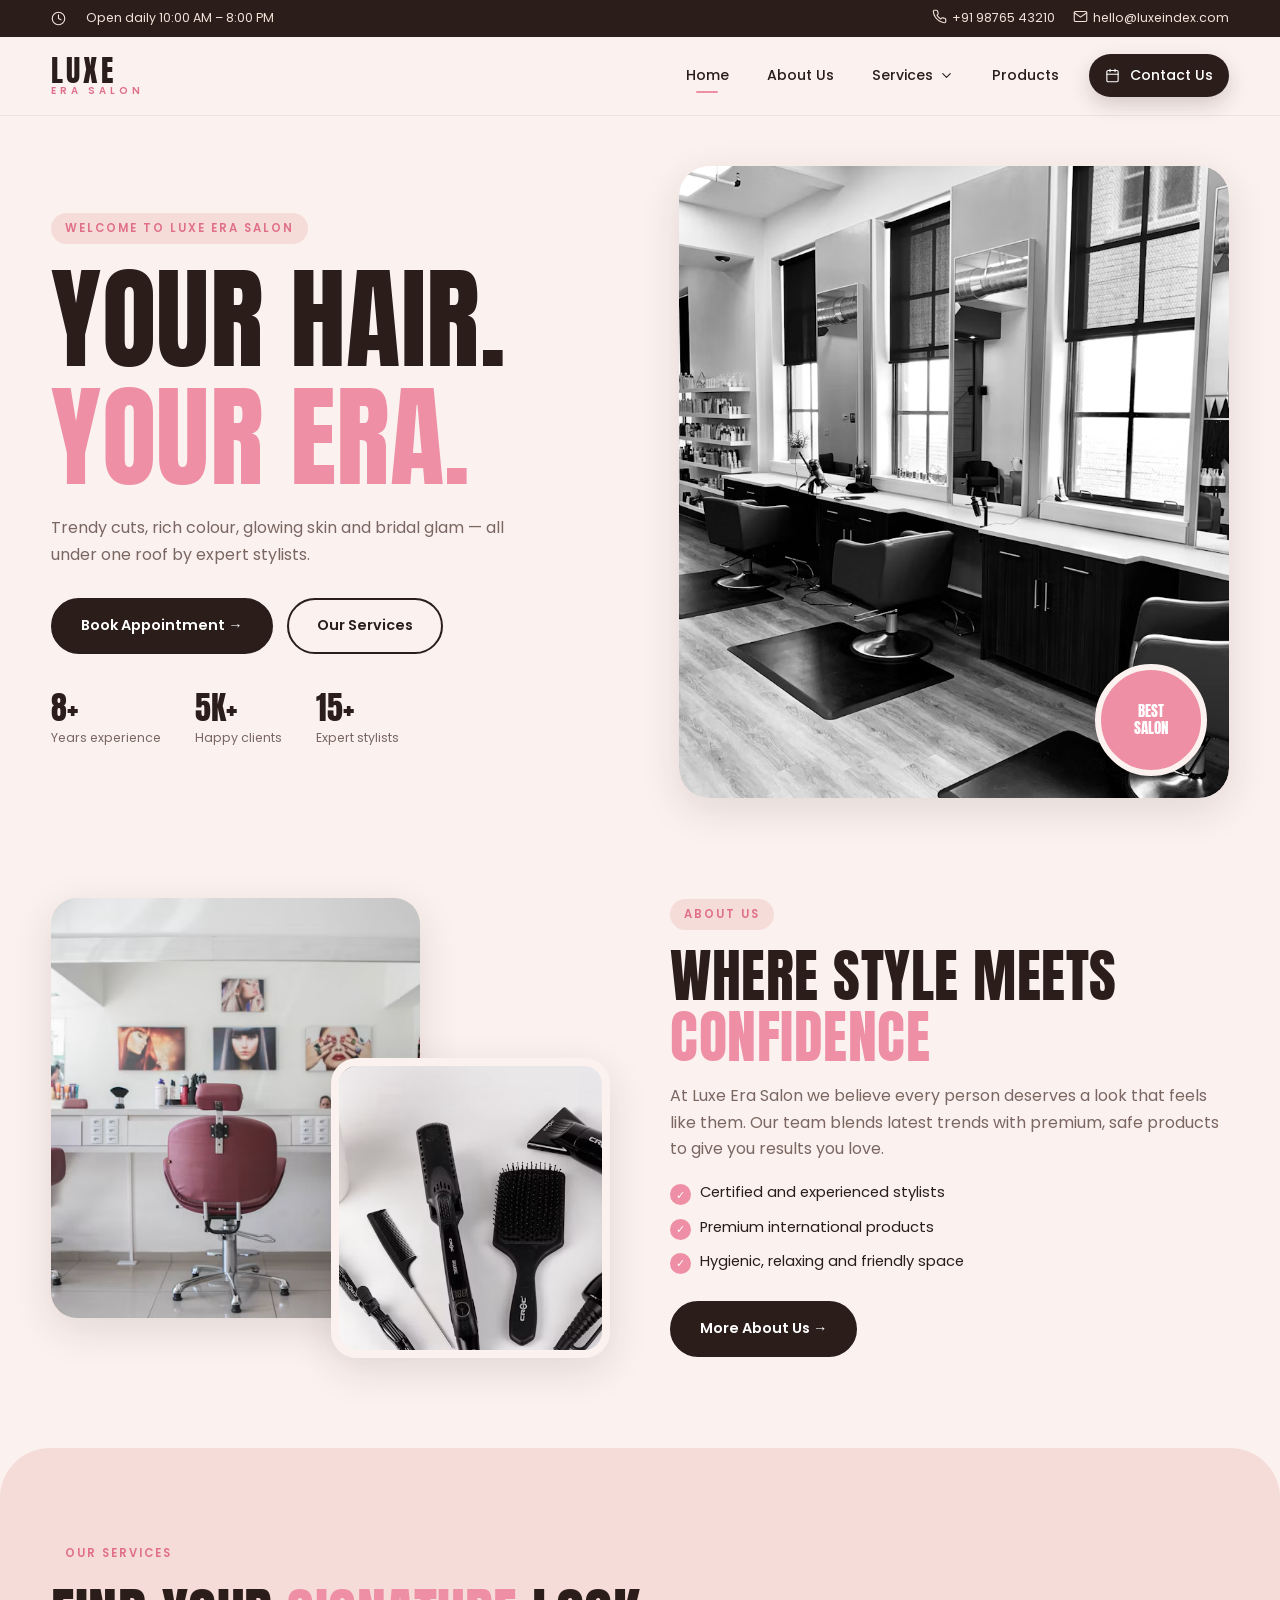
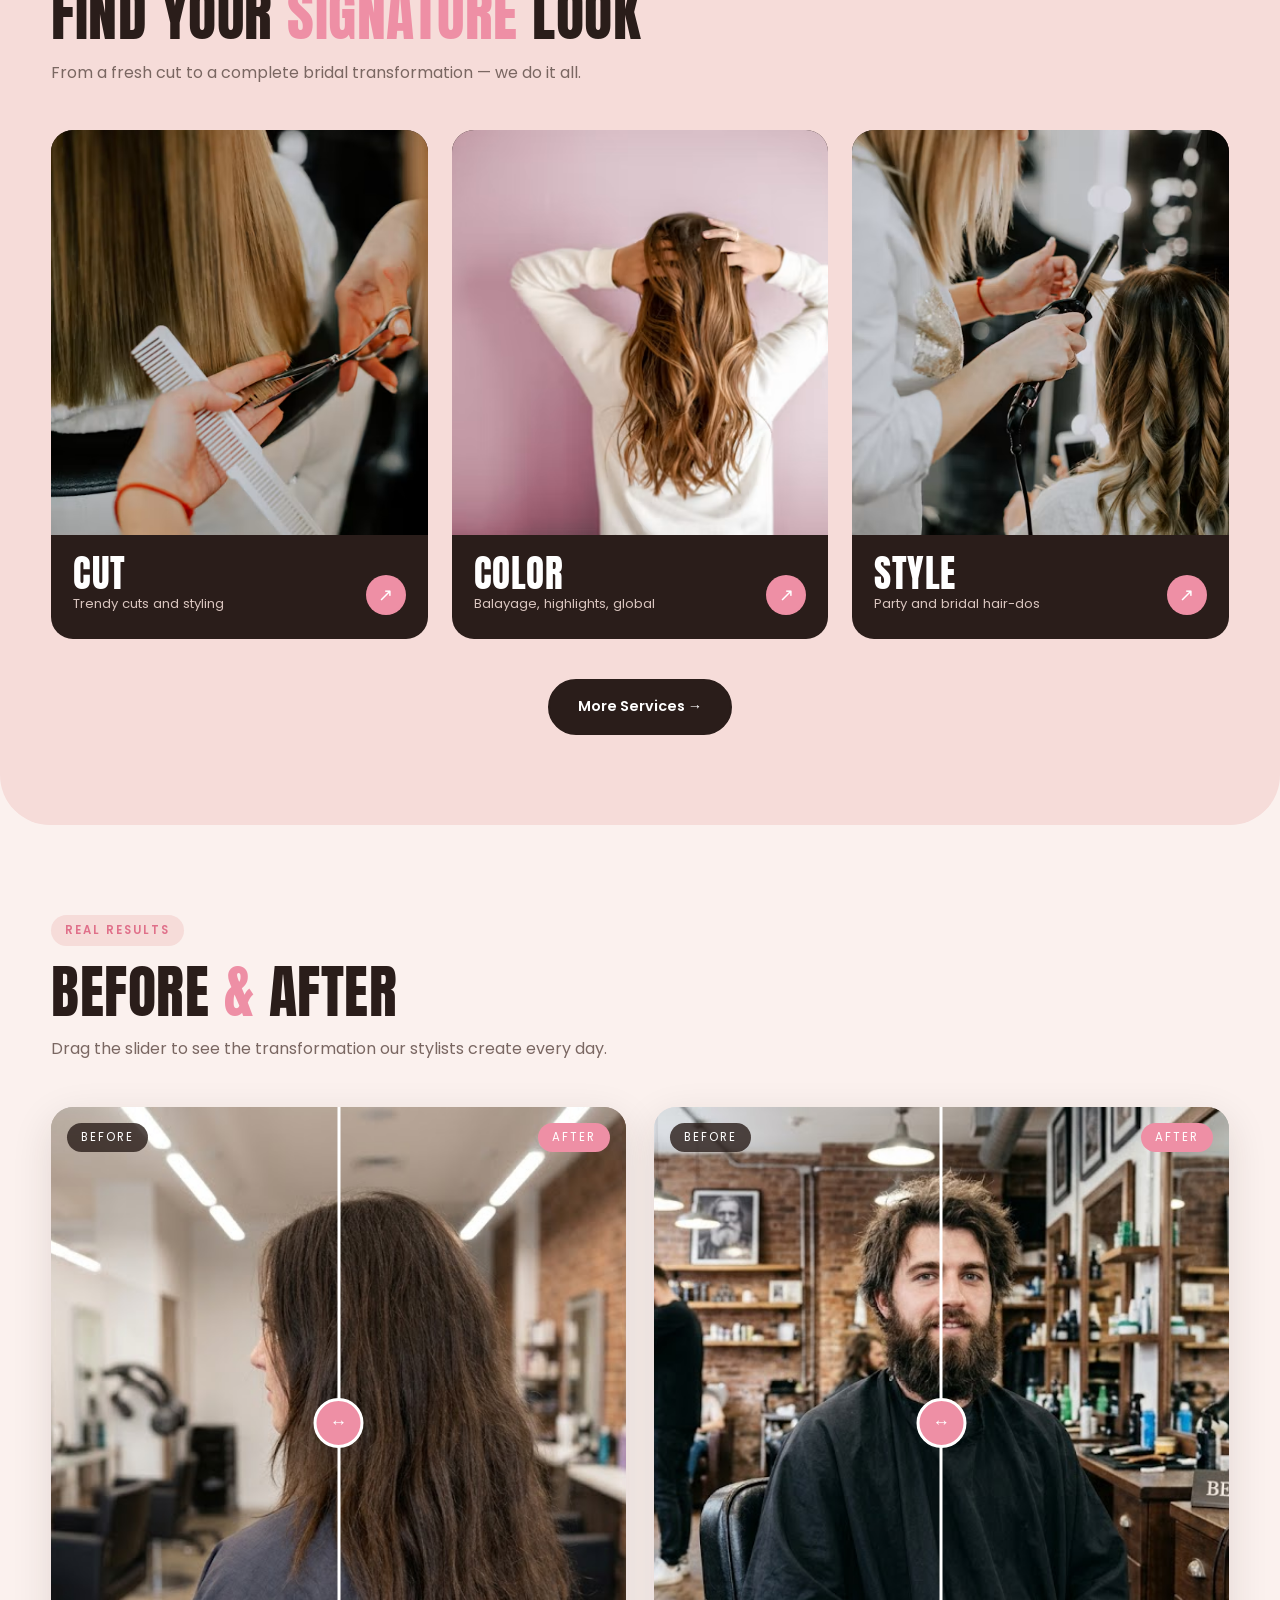
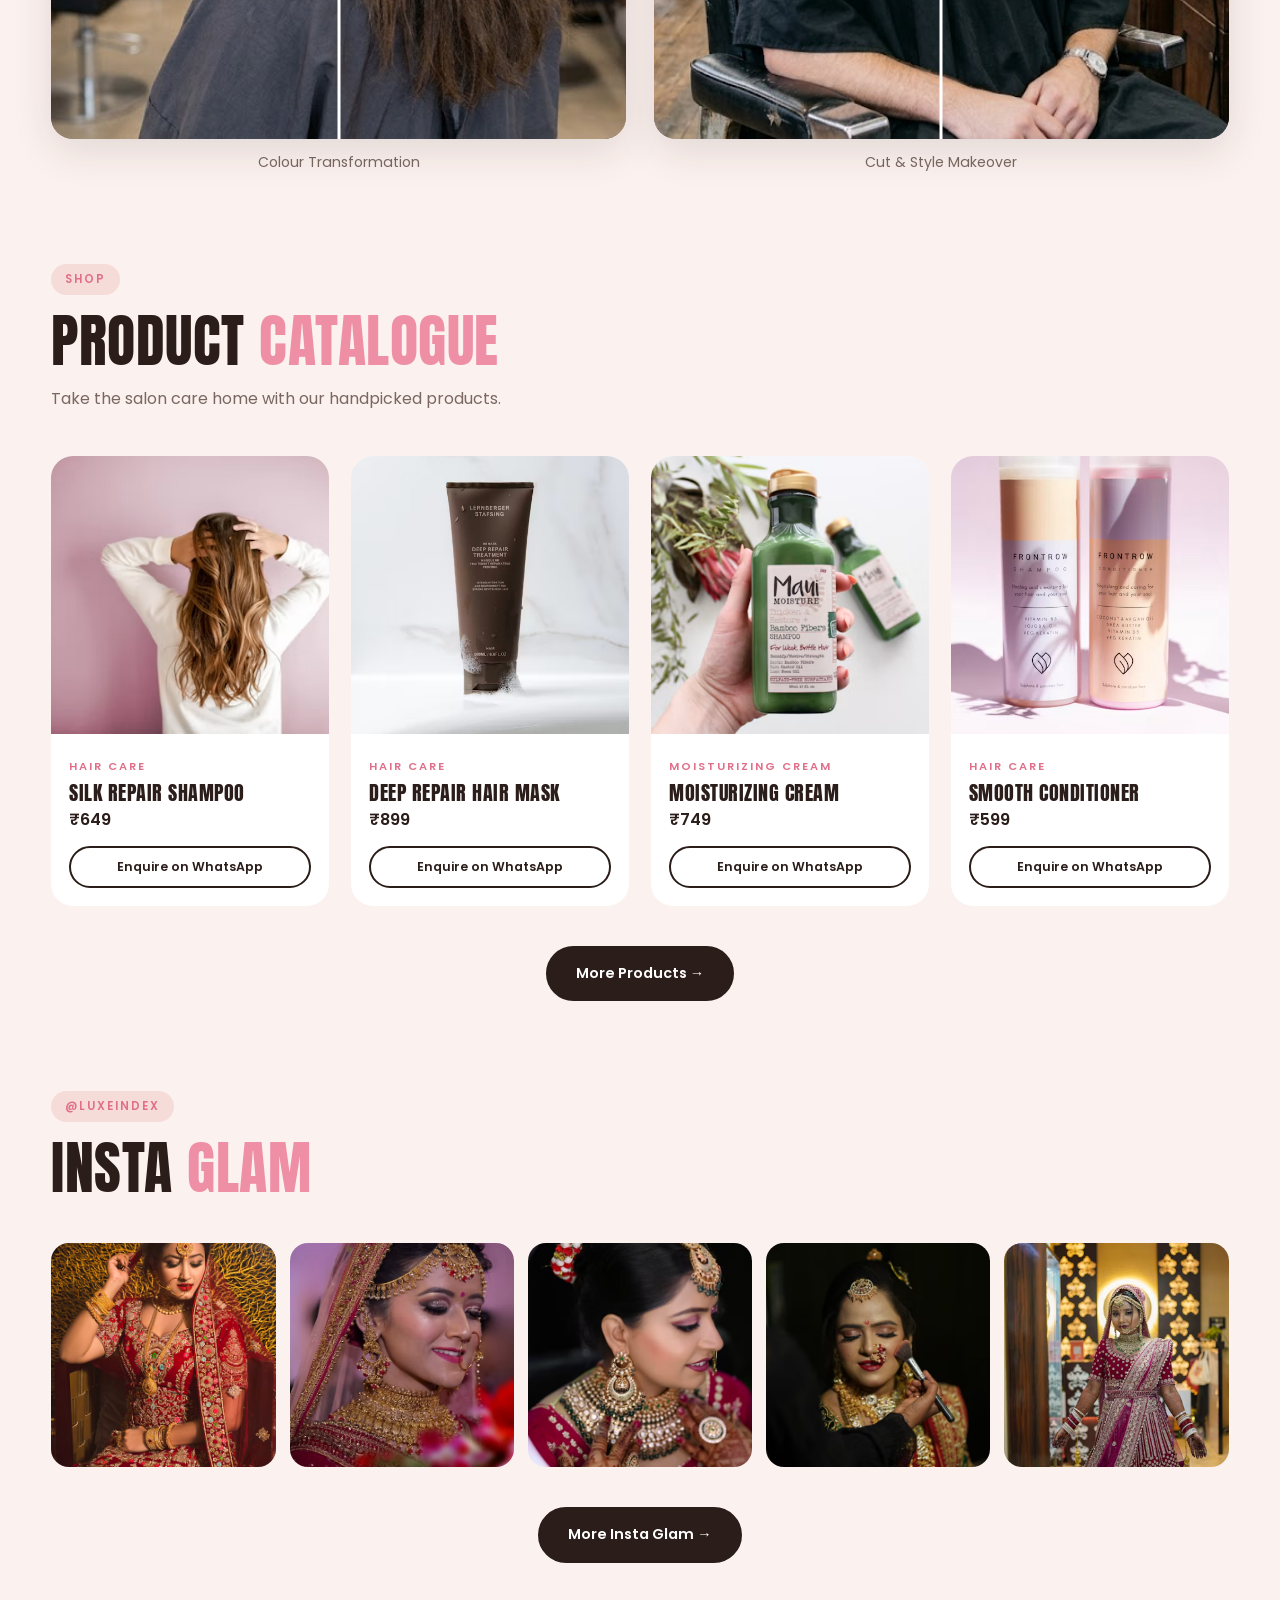
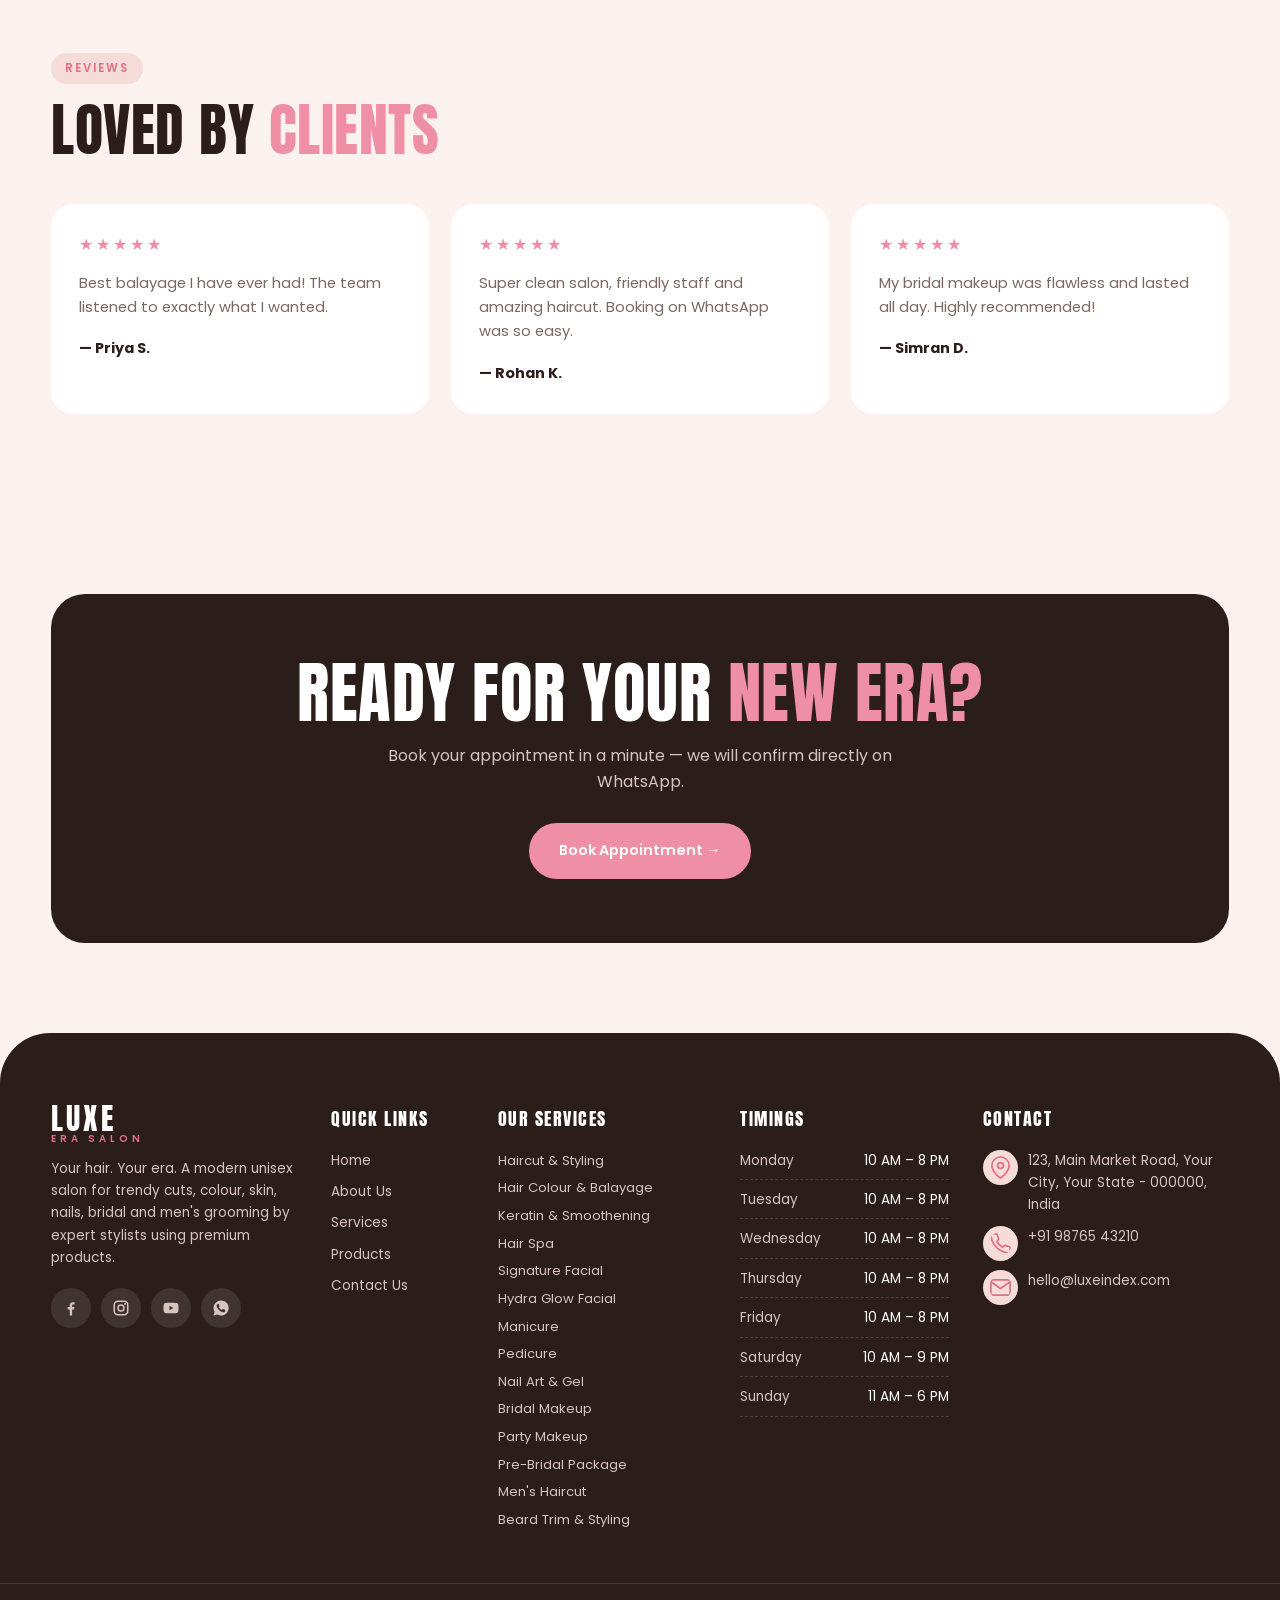
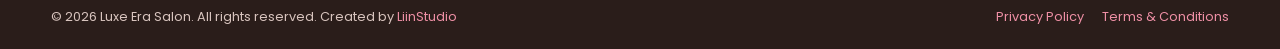
==== commit 2b00c3ad: "all files are to be modified" ====
--- a/index.html
+++ b/index.html
@@ -27,20 +27,20 @@
                         stroke-linejoin="round" aria-hidden="true">
                         <path
                             d="M22 16.92v3a2 2 0 0 1-2.18 2 19.79 19.79 0 0 1-8.63-3.07 19.5 19.5 0 0 1-6-6 19.79 19.79 0 0 1-3.07-8.67A2 2 0 0 1 4.11 2h3a2 2 0 0 1 2 1.72c.13.96.36 1.9.7 2.81a2 2 0 0 1-.45 2.11L8.09 9.91a16 16 0 0 0 6 6l1.27-1.27a2 2 0 0 1 2.11-.45c.91.34 1.85.57 2.81.7A2 2 0 0 1 22 16.92z" />
-                    </svg> +91 98765 43210</a><a href="mailto:hello@luxeerasalon.com" class="hide-m"><svg class="ti"
+                    </svg> +91 98765 43210</a><a href="mailto:hello@luxeindex.com" class="hide-m"><svg class="ti"
                         viewBox="0 0 24 24" fill="none" stroke="currentColor" stroke-width="1.8" stroke-linecap="round"
                         stroke-linejoin="round" aria-hidden="true">
                         <path d="M4 4h16a2 2 0 0 1 2 2v12a2 2 0 0 1-2 2H4a2 2 0 0 1-2-2V6a2 2 0 0 1 2-2z" />
                         <polyline points="22,6 12,13 2,6" />
-                    </svg> hello@luxeerasalon.com</a></span></div>
+                    </svg> hello@luxeindex.com</a></span></div>
     </div>
     <header>
         <div class="container nav">
-            <a href="erasalon.html" class="logo" aria-label="Luxe Era Salon home"><b>LUXE</b><small>Era
+            <a href="index.html" class="logo" aria-label="Luxe Era Salon home"><b>LUXE</b><small>Era
                     Salon</small></a>
             <button class="hamburger" aria-label="Menu"><span></span><span></span><span></span></button>
             <ul class="nav-links">
-                <li><a href="erasalon.html" class="active">Home</a></li>
+                <li><a href="index.html" class="active">Home</a></li>
                 <li><a href="about.html">About Us</a></li>
                 <li class="has-mega"><a href="services.html">Services <svg class="chev" viewBox="0 0 24 24" fill="none"
                             stroke="currentColor" stroke-width="1.8" stroke-linecap="round" stroke-linejoin="round"
@@ -490,7 +490,7 @@
 
     <section class="section" style="padding-top:0">
         <div class="container">
-            <div class="sec-head reveal"><span class="eyebrow">@luxeerasalon</span>
+            <div class="sec-head reveal"><span class="eyebrow">@luxeindex</span>
                 <h2>Insta <span>Glam</span></h2>
             </div>
             <div class="insta reveal"><a href="https://instagram.com/" target="_blank" rel="noopener"><img
@@ -542,7 +542,7 @@
 
     <footer>
         <div class="container f-grid">
-            <div><a href="erasalon.html" class="logo"><b>LUXE</b><small>Era Salon</small></a>
+            <div><a href="index.html" class="logo"><b>LUXE</b><small>Era Salon</small></a>
                 <p>Your hair. Your era. A modern unisex salon for trendy cuts, colour, skin, nails, bridal and men's
                     grooming by expert stylists using premium products.</p>
                 <div class="socials"><a href="https://facebook.com/" target="_blank" rel="noopener"
@@ -568,7 +568,7 @@
             <div>
                 <h4>Quick Links</h4>
                 <ul>
-                    <li><a href="erasalon.html">Home</a></li>
+                    <li><a href="index.html">Home</a></li>
                     <li><a href="about.html">About Us</a></li>
                     <li><a href="services.html">Services</a></li>
                     <li><a href="products.html">Products</a></li>
@@ -623,7 +623,7 @@
                             stroke-linecap="round" stroke-linejoin="round" aria-hidden="true">
                             <path d="M4 4h16a2 2 0 0 1 2 2v12a2 2 0 0 1-2 2H4a2 2 0 0 1-2-2V6a2 2 0 0 1 2-2z" />
                             <polyline points="22,6 12,13 2,6" />
-                        </svg> <a href="mailto:hello@luxeerasalon.com">hello@luxeerasalon.com</a></li>
+                        </svg> <a href="mailto:hello@luxeindex.com">hello@luxeindex.com</a></li>
                 </ul>
             </div>
         </div>
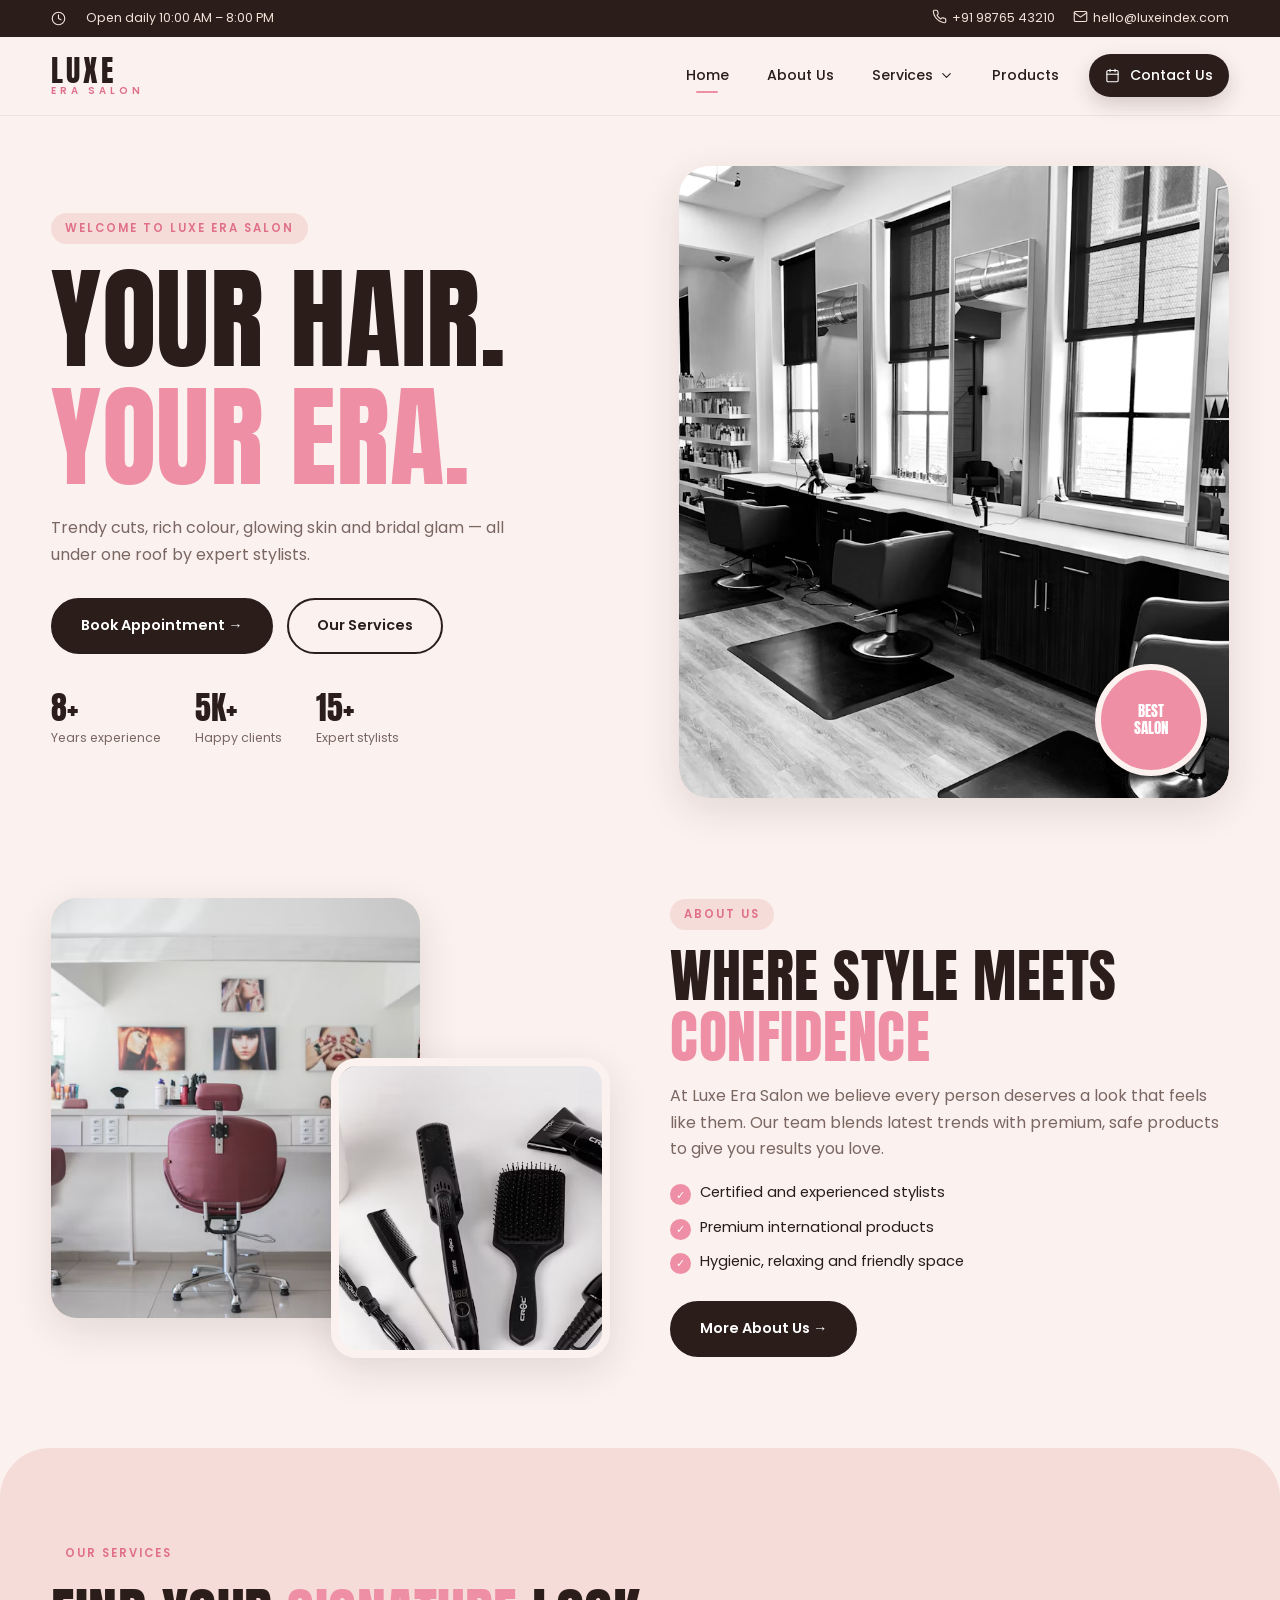
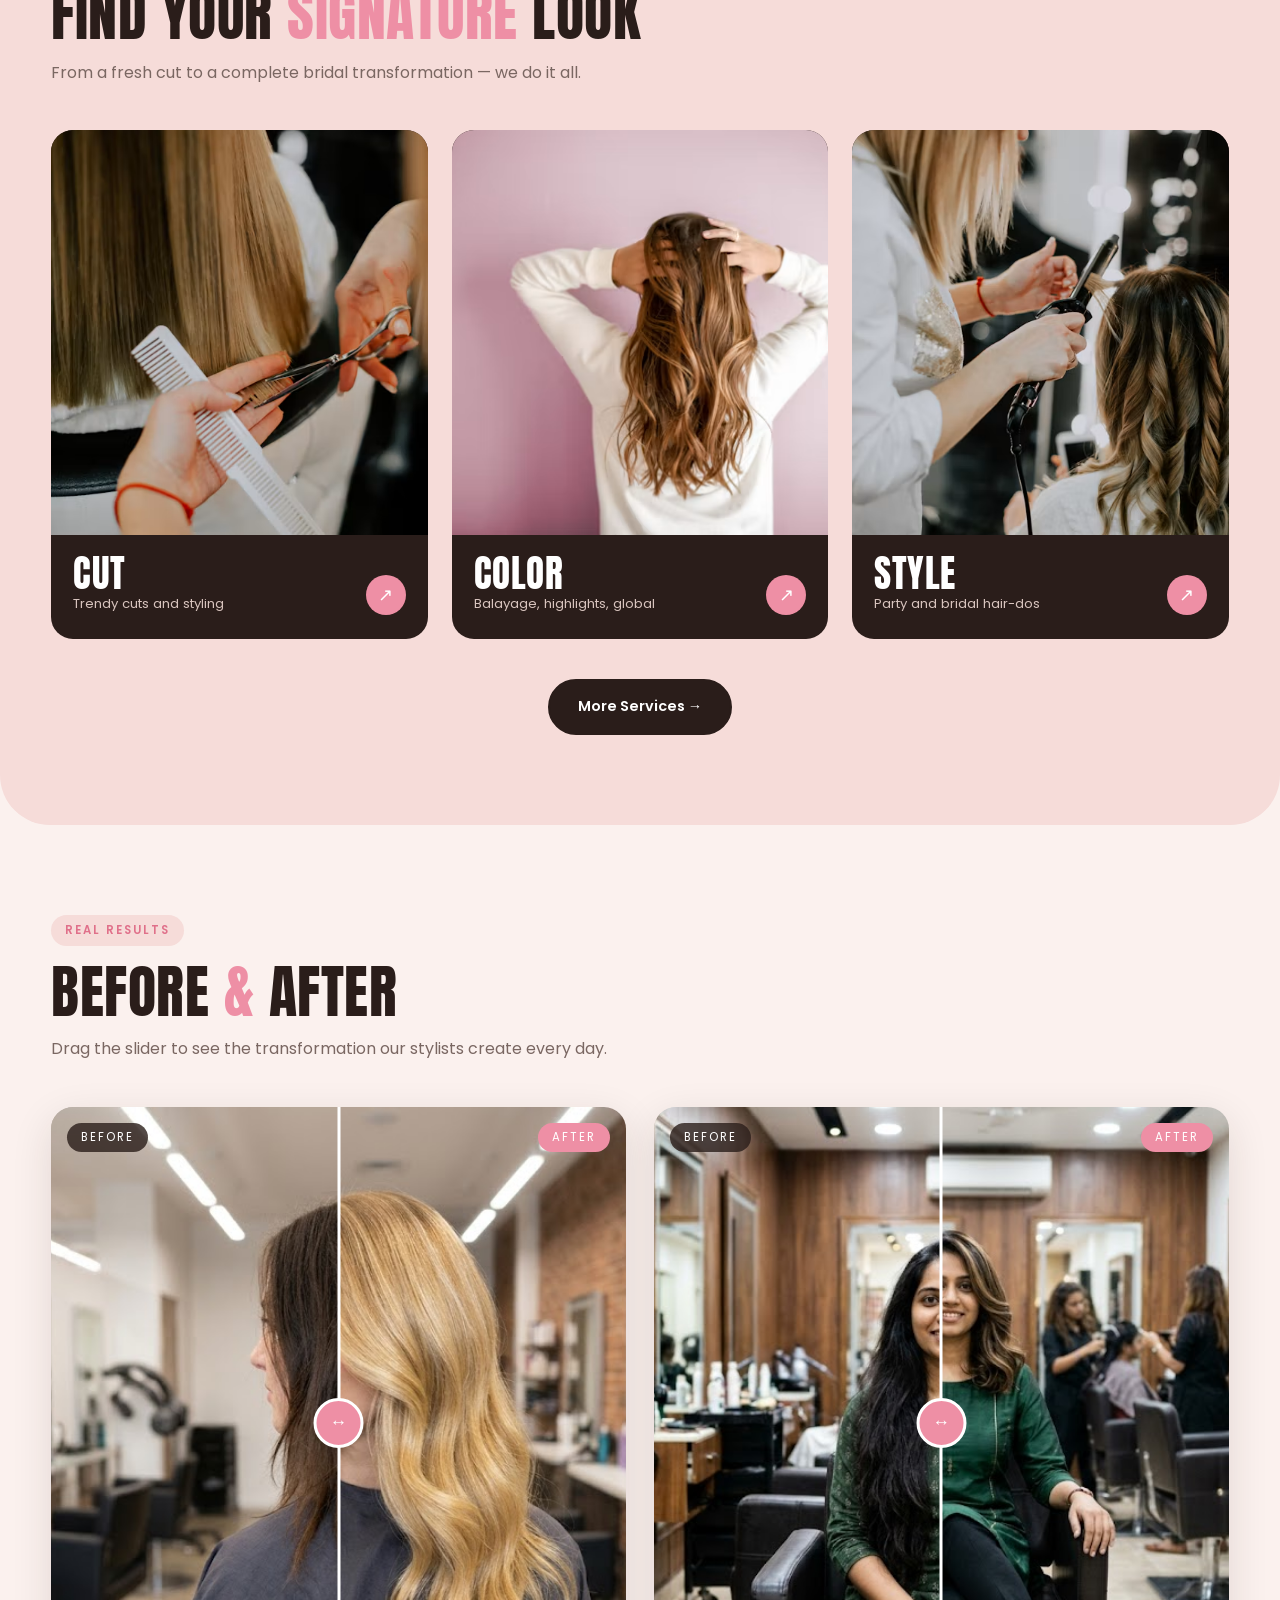
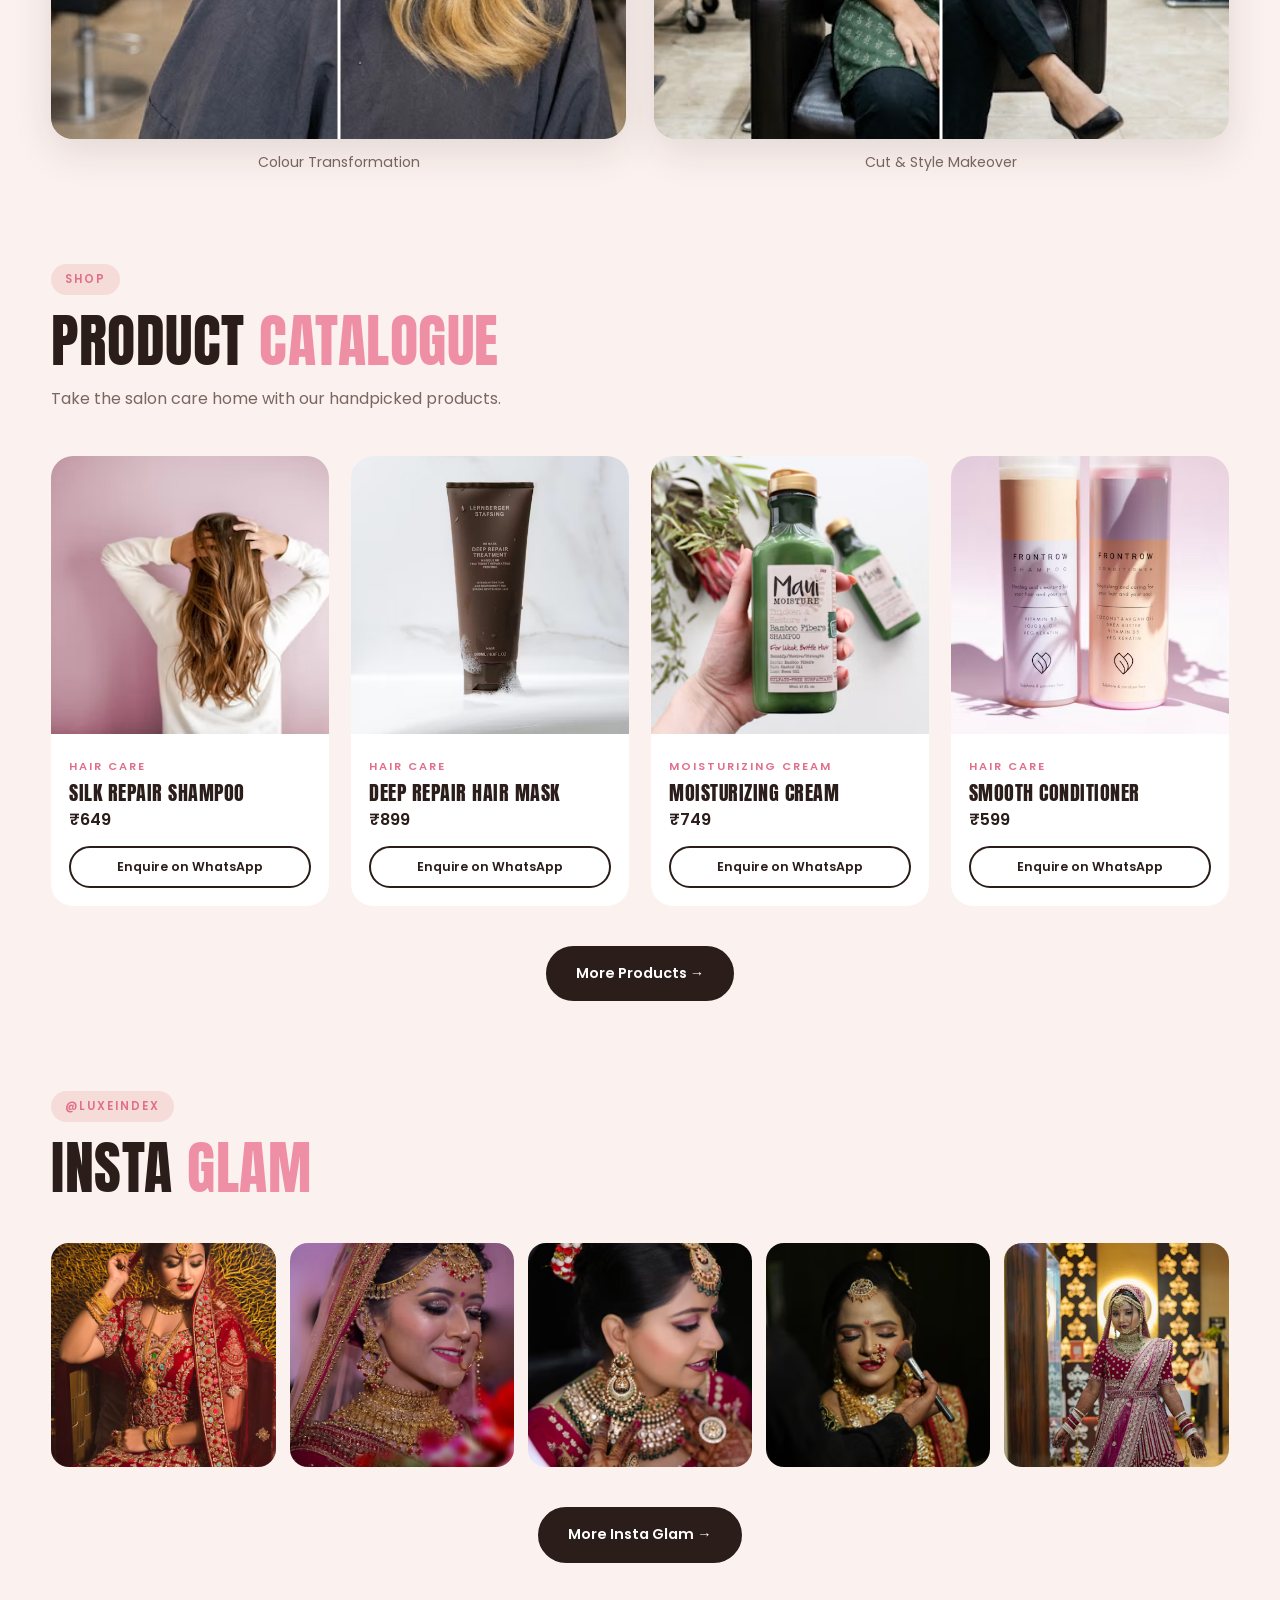
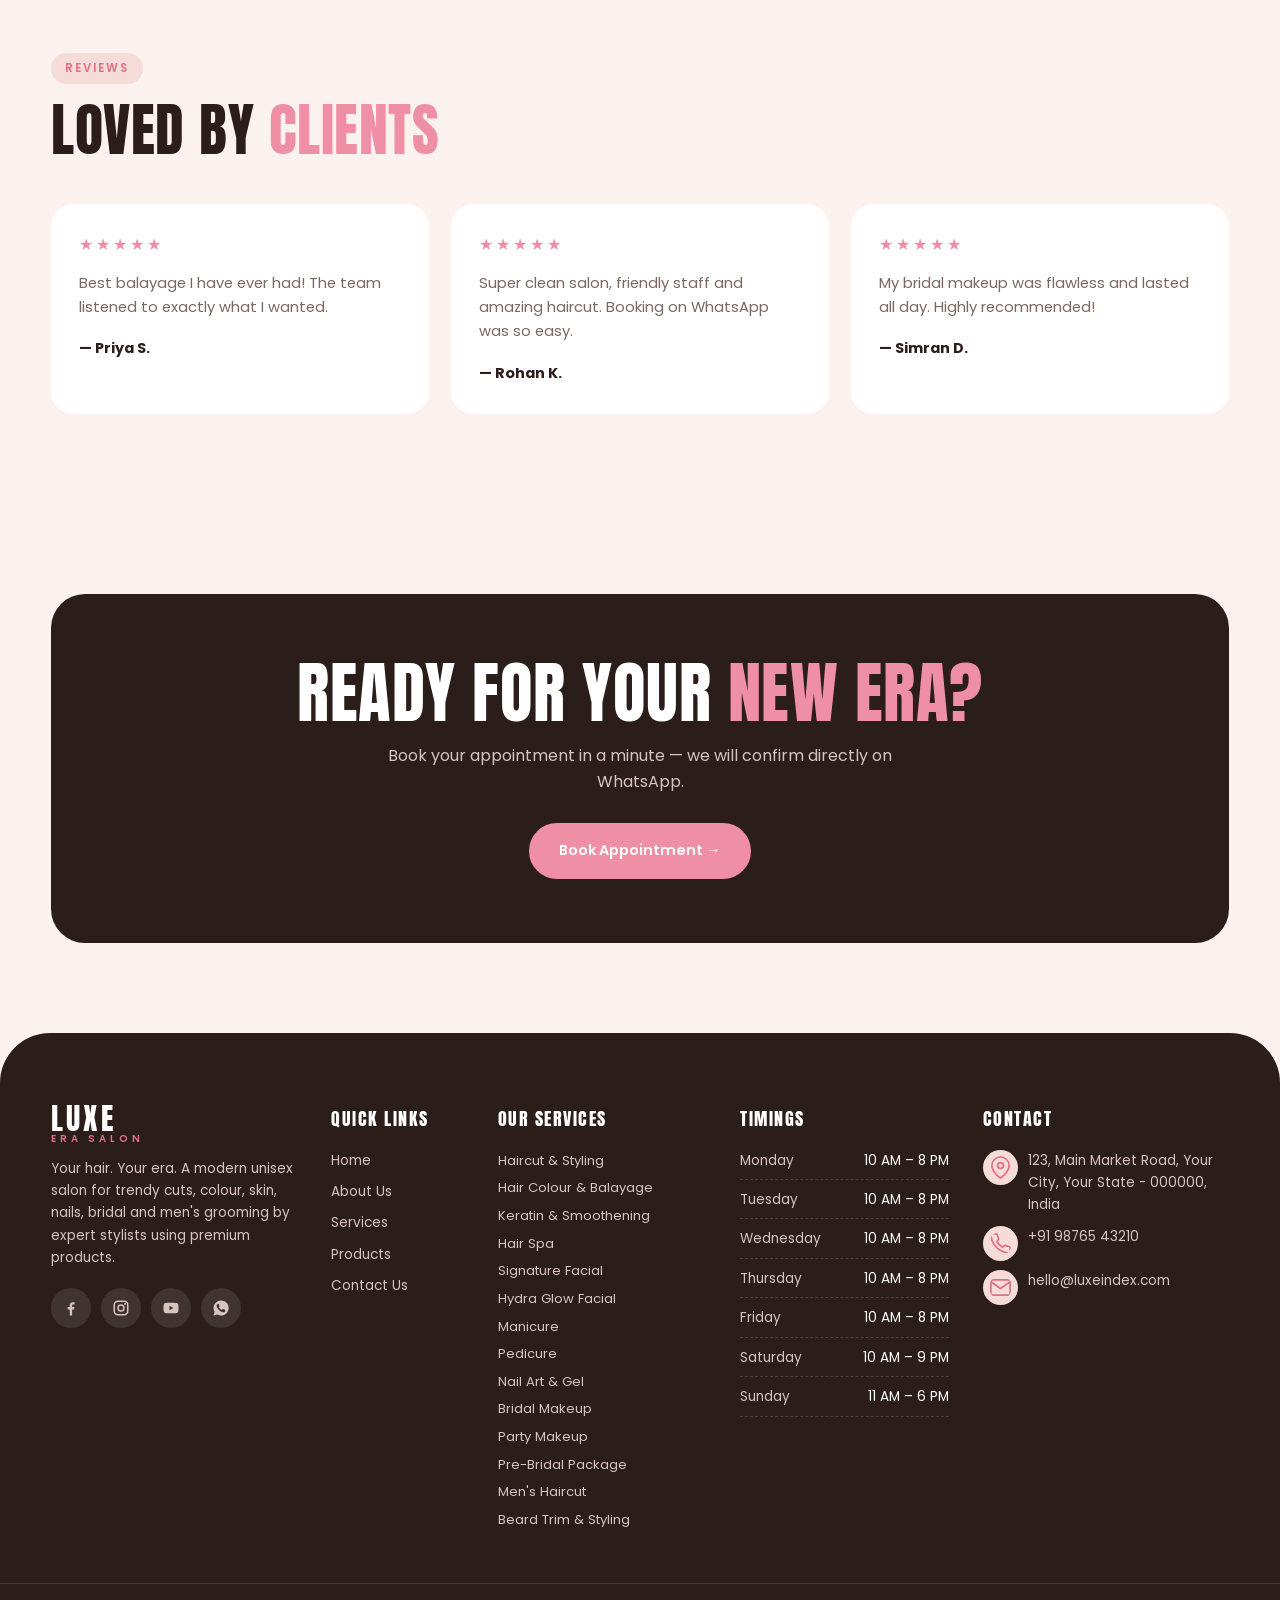
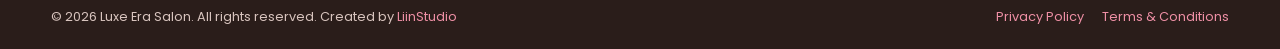
==== commit c75a6ffd: "section change reveal" ====
--- a/index.html
+++ b/index.html
@@ -414,24 +414,20 @@
             <div class="reveal">
                 <div class="ba-wrap">
                     <div>
-                        <div class="ba">
-                            <img src="images/afterimage.jpg" alt="After Hair Transformation">
-                            <img src="images/beforeimage.jpg" alt="Before Hair Transformation">
-                            <span class="tag l">Before</span>
-                            <span class="tag r">After</span>
-                            <div class="line"></div>
-                            <input type="range" min="0" max="100" value="50" aria-label="Before after slider">
+                        <div class="ba"><img src="images/afterimage.jpg" alt="After"><img class="before"
+                                src="images/beforeimage.jpg" alt="Before"><span class="tag l">Before</span><span
+                                class="tag r">After</span>
+                            <div class="line"></div><input type="range" min="0" max="100" value="50"
+                                aria-label="Before after slider">
                         </div>
                         <p class="ba-cap">Colour Transformation</p>
                     </div>
                     <div>
-                        <div class="ba">
-                            <img src="images/menafter.jpg" alt="After Hair Transformation">
-                            <img src="images/menbefore.jpg" alt="Before Hair Transformation">
-                            <span class="tag l">Before</span>
-                            <span class="tag r">After</span>
-                            <div class="line"> </div>
-                            <input type="range" min="0" max="100" value="50" aria-label="Before after slider">
+                        <div class="ba"><img src="images/cutafter.jpg" alt="After"><img class="before"
+                                src="images/cutbefore.jpg" alt="Before"><span class="tag l">Before</span><span
+                                class="tag r">After</span>
+                            <div class="line"></div><input type="range" min="0" max="100" value="50"
+                                aria-label="Before after slider">
                         </div>
                         <p class="ba-cap">Cut & Style Makeover</p>
                     </div>
--- a/css/style.css
+++ b/css/style.css
@@ -31,6 +31,19 @@
 ::selection {
     background-color: #000;
     color: #ee8fa5;
+}
+
+::-webkit-scrollbar {
+    width: 8px;
+}
+
+::-webkit-scrollbar-thumb {
+    background: #ee8fa5;
+    border-radius: 10px;
+}
+
+::-webkit-scrollbar-thumb:hover {
+    background: #2a1d1a;
 }
 
 img {
